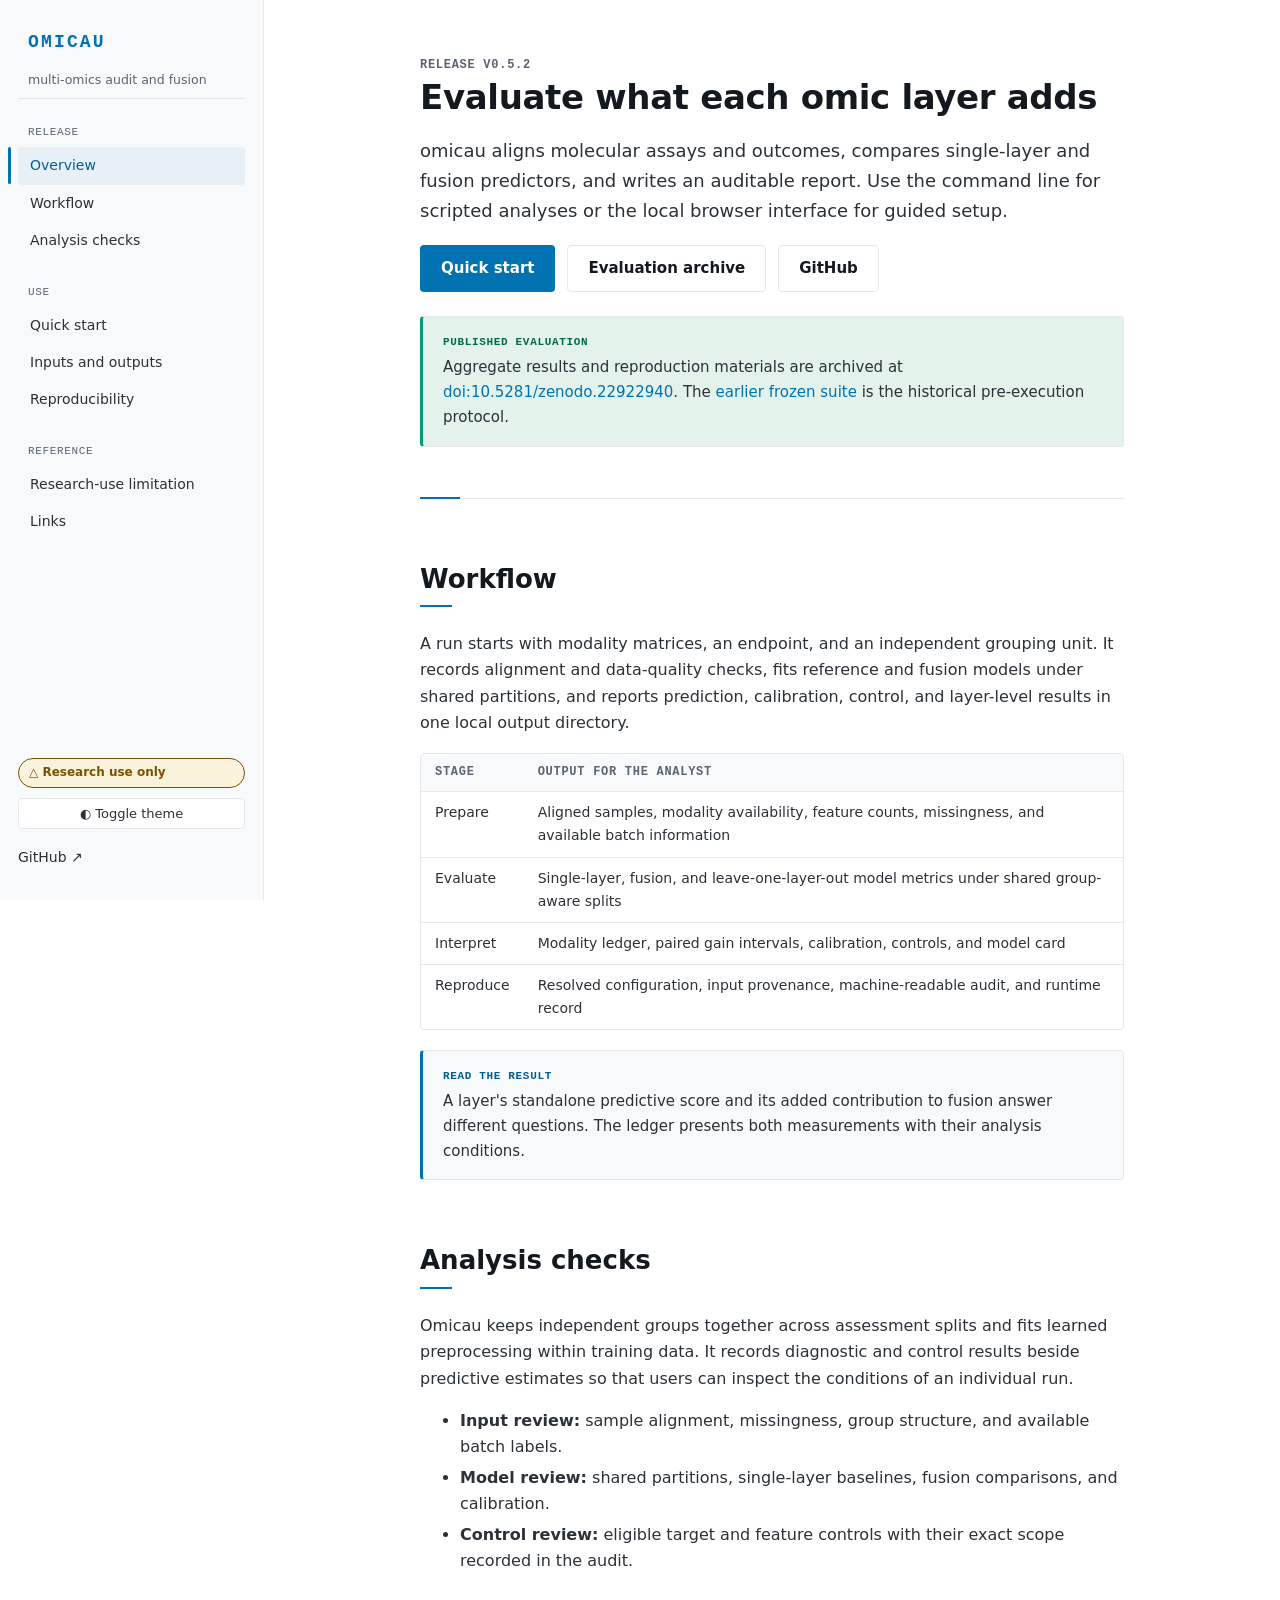
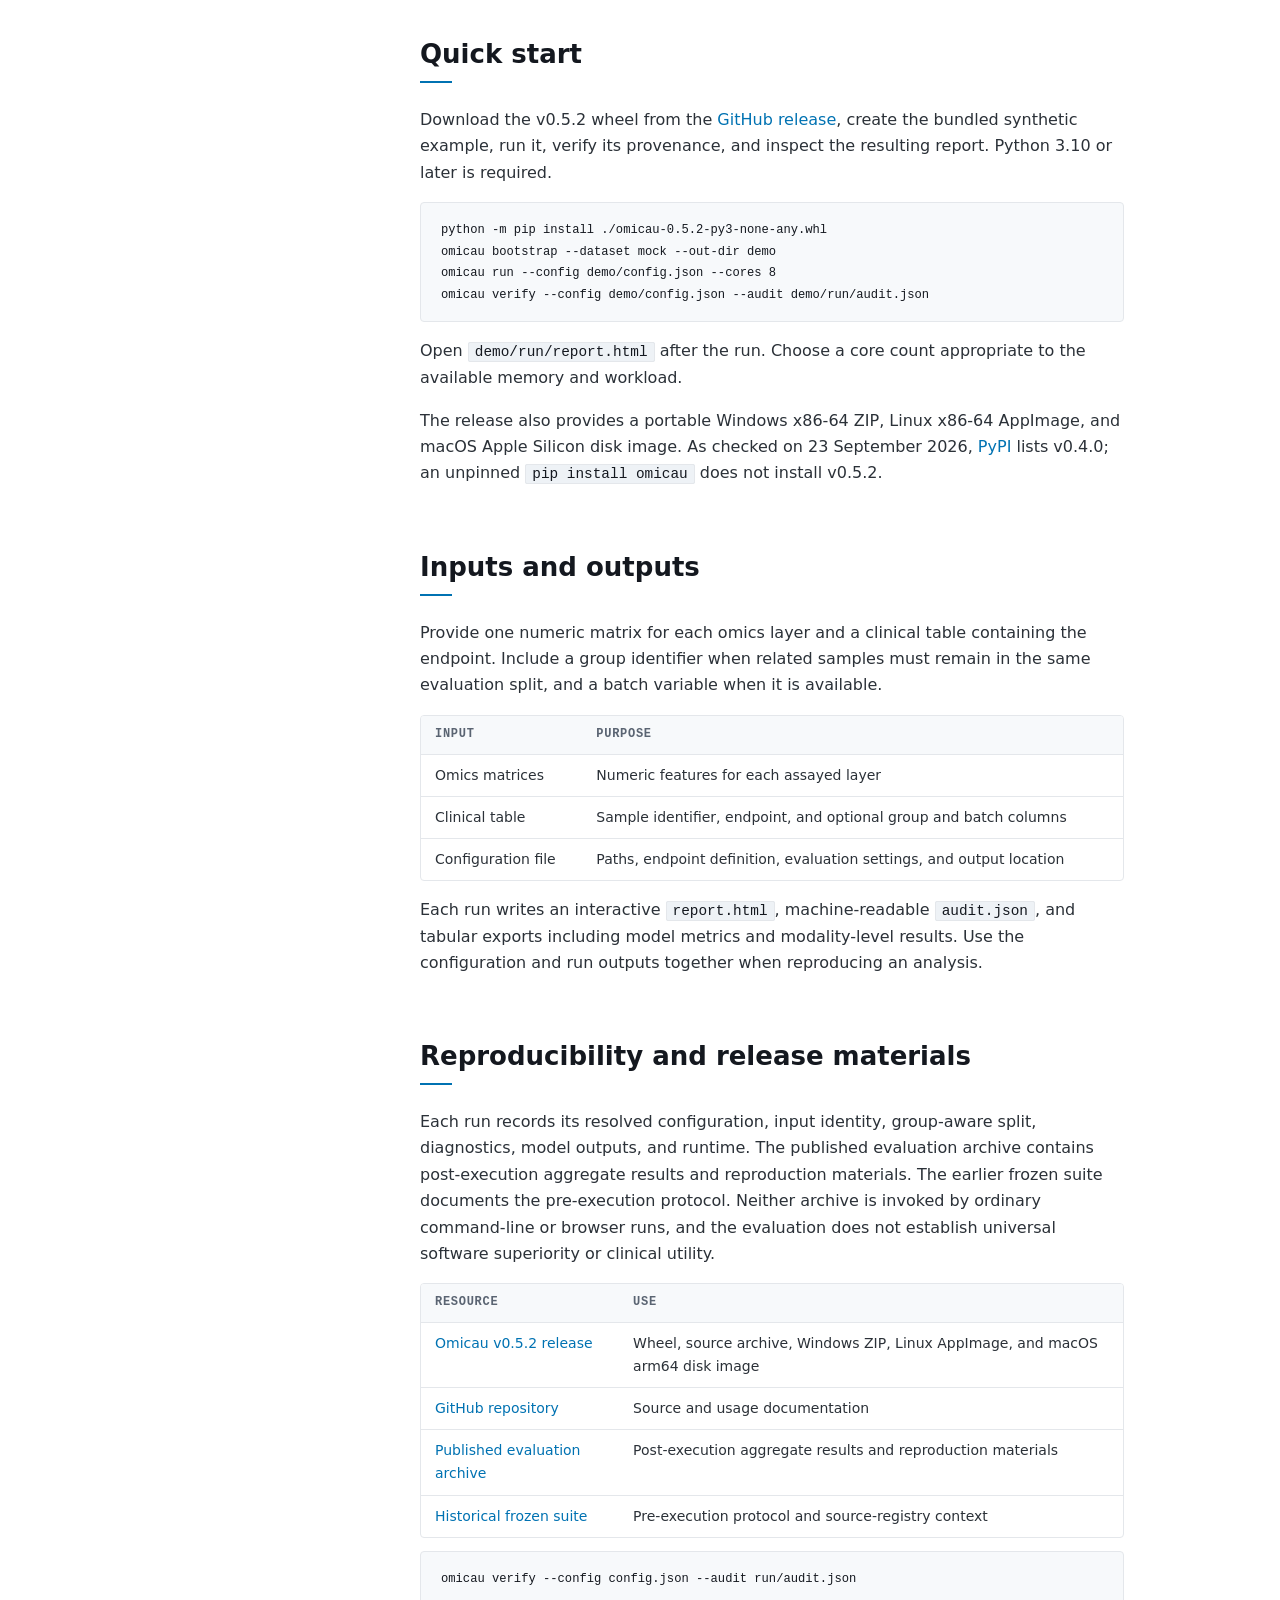
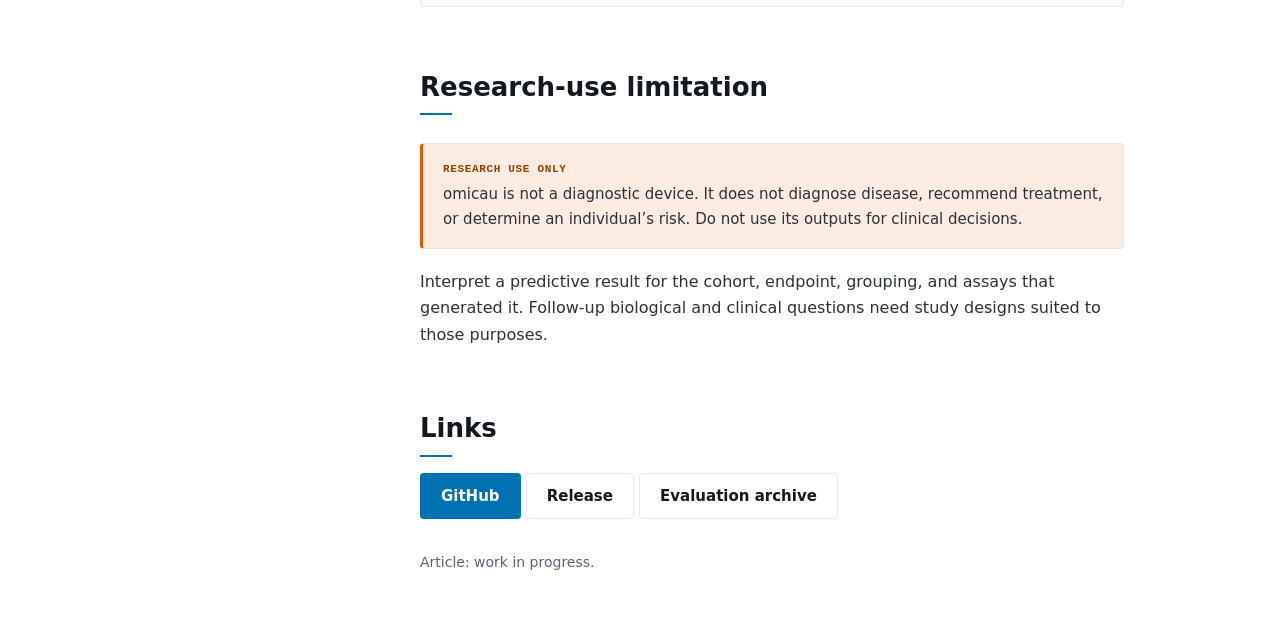
==== docs/index.html @ 4a76ee3c "docs: link directly to published evaluation record" ====
<!doctype html>
<html lang="en">
<head>
<meta charset="utf-8">
<meta name="viewport" content="width=device-width, initial-scale=1">
<title>omicau v0.5.2 — multi-omics audit and fusion evaluation</title>
<meta name="description" content="omicau v0.5.2 aligns multi-omics data, compares predictive models, and reports each molecular layer's contribution through a local command-line and browser workflow.">
<link rel="stylesheet" href="assets/fonts.css">
<link rel="stylesheet" href="assets/site.css">
<script>
document.documentElement.classList.add('js');
(function(){let t;try{t=localStorage.getItem('omicau-docs-theme')}catch(e){}
if(!t)t=matchMedia('(prefers-color-scheme: dark)').matches?'dark':'light';
document.documentElement.setAttribute('data-theme',t);})();
</script>
</head>
<body>
<a class="skip-link" href="#main-content">Skip to main content</a>
<div class="mobile-top">
  <button class="menu" aria-label="Open navigation" aria-controls="sidebar" aria-expanded="false" onclick="toggleMenu(this)">☰</button>
  <span class="brand" style="color:var(--accent);font-family:var(--mono);font-weight:700;letter-spacing:.1em">omicau</span>
</div>
<div class="layout">
<nav class="sidebar" id="sidebar" aria-label="Page sections">
  <span class="nav-marker" aria-hidden="true"></span>
  <div class="brand">omicau</div>
  <div class="tagline">multi-omics audit and fusion</div>
  <div class="nav-group">
    <div class="h">Release</div>
    <a class="nav" href="#overview">Overview</a>
    <a class="nav" href="#evidence">Workflow</a>
    <a class="nav" href="#safeguards">Analysis checks</a>
  </div>
  <div class="nav-group">
    <div class="h">Use</div>
    <a class="nav" href="#quickstart">Quick start</a>
    <a class="nav" href="#inputs">Inputs and outputs</a>
    <a class="nav" href="#reproducibility">Reproducibility</a>
  </div>
  <div class="nav-group">
    <div class="h">Reference</div>
    <a class="nav" href="#limitations">Research-use limitation</a>
    <a class="nav" href="#links">Links</a>
  </div>
  <div class="side-foot">
    <span class="ruo-chip">△ Research use only</span>
    <button class="theme-btn" id="themeBtn" onclick="toggleTheme()">◐ Toggle theme</button>
    <a class="nav" href="https://github.com/tunabirgun/omicau" style="padding-left:0">GitHub ↗</a>
  </div>
</nav>

<main class="content" id="main-content">
<section id="overview" class="hero">
  <div class="eyebrow">Release v0.5.2</div>
  <h1>Evaluate what each omic layer adds</h1>
  <p class="lead">omicau aligns molecular assays and outcomes, compares single-layer and fusion predictors, and writes an auditable report. Use the command line for scripted analyses or the local browser interface for guided setup.</p>
  <div class="btns">
    <a class="btn btn-primary" href="#quickstart">Quick start</a>
    <a class="btn btn-ghost" href="https://zenodo.org/records/22922940">Evaluation archive</a>
    <a class="btn btn-ghost" href="https://github.com/tunabirgun/omicau">GitHub</a>
  </div>
  <div class="callout repro" style="margin-top:24px">
    <span class="lbl">Published evaluation</span>
    Aggregate results and reproduction materials are archived at <a href="https://zenodo.org/records/22922940">doi:10.5281/zenodo.22922940</a>. The <a href="https://doi.org/10.5281/zenodo.22304152">earlier frozen suite</a> is the historical pre-execution protocol.
  </div>
</section>

<section id="evidence" class="reveal">
  <h2>Workflow</h2>
  <p>A run starts with modality matrices, an endpoint, and an independent grouping unit. It records alignment and data-quality checks, fits reference and fusion models under shared partitions, and reports prediction, calibration, control, and layer-level results in one local output directory.</p>
  <div class="tablewrap"><table>
    <thead><tr><th>Stage</th><th>Output for the analyst</th></tr></thead>
    <tbody>
      <tr><td>Prepare</td><td>Aligned samples, modality availability, feature counts, missingness, and available batch information</td></tr>
      <tr><td>Evaluate</td><td>Single-layer, fusion, and leave-one-layer-out model metrics under shared group-aware splits</td></tr>
      <tr><td>Interpret</td><td>Modality ledger, paired gain intervals, calibration, controls, and model card</td></tr>
      <tr><td>Reproduce</td><td>Resolved configuration, input provenance, machine-readable audit, and runtime record</td></tr>
    </tbody>
  </table></div>
  <div class="callout plain">
    <span class="lbl">Read the result</span>
    A layer's standalone predictive score and its added contribution to fusion answer different questions. The ledger presents both measurements with their analysis conditions.
  </div>
</section>

<section id="safeguards" class="reveal">
  <h2>Analysis checks</h2>
  <p>Omicau keeps independent groups together across assessment splits and fits learned preprocessing within training data. It records diagnostic and control results beside predictive estimates so that users can inspect the conditions of an individual run.</p>
  <ul>
    <li><strong>Input review:</strong> sample alignment, missingness, group structure, and available batch labels.</li>
    <li><strong>Model review:</strong> shared partitions, single-layer baselines, fusion comparisons, and calibration.</li>
    <li><strong>Control review:</strong> eligible target and feature controls with their exact scope recorded in the audit.</li>
  </ul>
</section>

<section id="quickstart" class="reveal">
  <h2>Quick start</h2>
  <p>Download the v0.5.2 wheel from the <a href="https://github.com/tunabirgun/omicau/releases/tag/v0.5.2">GitHub release</a>, create the bundled synthetic example, run it, verify its provenance, and inspect the resulting report. Python 3.10 or later is required.</p>
  <pre><code>python -m pip install ./omicau-0.5.2-py3-none-any.whl
omicau bootstrap --dataset mock --out-dir demo
omicau run --config demo/config.json --cores 8
omicau verify --config demo/config.json --audit demo/run/audit.json</code></pre>
  <p>Open <code>demo/run/report.html</code> after the run. Choose a core count appropriate to the available memory and workload.</p>
  <p>The release also provides a portable Windows x86-64 ZIP, Linux x86-64 AppImage, and macOS Apple Silicon disk image. As checked on 23 September 2026, <a href="https://pypi.org/project/omicau/">PyPI</a> lists v0.4.0; an unpinned <code>pip install omicau</code> does not install v0.5.2.</p>
</section>

<section id="inputs" class="reveal">
  <h2>Inputs and outputs</h2>
  <p>Provide one numeric matrix for each omics layer and a clinical table containing the endpoint. Include a group identifier when related samples must remain in the same evaluation split, and a batch variable when it is available.</p>
  <div class="tablewrap"><table>
    <thead><tr><th>Input</th><th>Purpose</th></tr></thead>
    <tbody>
      <tr><td>Omics matrices</td><td>Numeric features for each assayed layer</td></tr>
      <tr><td>Clinical table</td><td>Sample identifier, endpoint, and optional group and batch columns</td></tr>
      <tr><td>Configuration file</td><td>Paths, endpoint definition, evaluation settings, and output location</td></tr>
    </tbody>
  </table></div>
  <p>Each run writes an interactive <code>report.html</code>, machine-readable <code>audit.json</code>, and tabular exports including model metrics and modality-level results. Use the configuration and run outputs together when reproducing an analysis.</p>
</section>

<section id="reproducibility" class="reveal">
  <h2>Reproducibility and release materials</h2>
  <p>Each run records its resolved configuration, input identity, group-aware split, diagnostics, model outputs, and runtime. The published evaluation archive contains post-execution aggregate results and reproduction materials. The earlier frozen suite documents the pre-execution protocol. Neither archive is invoked by ordinary command-line or browser runs, and the evaluation does not establish universal software superiority or clinical utility.</p>
  <div class="tablewrap"><table>
    <thead><tr><th>Resource</th><th>Use</th></tr></thead>
    <tbody>
      <tr><td><a href="https://github.com/tunabirgun/omicau/releases/tag/v0.5.2">Omicau v0.5.2 release</a></td><td>Wheel, source archive, Windows ZIP, Linux AppImage, and macOS arm64 disk image</td></tr>
      <tr><td><a href="https://github.com/tunabirgun/omicau">GitHub repository</a></td><td>Source and usage documentation</td></tr>
      <tr><td><a href="https://zenodo.org/records/22922940">Published evaluation archive</a></td><td>Post-execution aggregate results and reproduction materials</td></tr>
      <tr><td><a href="https://doi.org/10.5281/zenodo.22304152">Historical frozen suite</a></td><td>Pre-execution protocol and source-registry context</td></tr>
    </tbody>
  </table></div>
  <pre><code>omicau verify --config config.json --audit run/audit.json</code></pre>
</section>

<section id="limitations" class="reveal">
  <h2>Research-use limitation</h2>
  <div class="callout warn">
    <span class="lbl">Research use only</span>
    omicau is not a diagnostic device. It does not diagnose disease, recommend treatment, or determine an individual’s risk. Do not use its outputs for clinical decisions.
  </div>
  <p>Interpret a predictive result for the cohort, endpoint, grouping, and assays that generated it. Follow-up biological and clinical questions need study designs suited to those purposes.</p>
</section>

<section id="links" class="reveal">
  <h2>Links</h2>
  <div class="btns">
    <a class="btn btn-primary" href="https://github.com/tunabirgun/omicau">GitHub</a>
    <a class="btn btn-ghost" href="https://github.com/tunabirgun/omicau/releases/tag/v0.5.2">Release</a>
    <a class="btn btn-ghost" href="https://zenodo.org/records/22922940">Evaluation archive</a>
  </div>
  <p style="color:var(--ink-500);font-size:14px;margin-top:32px">Article: work in progress.</p>
</section>
</main>
</div>

<script>
function toggleMenu(button){
  const sidebar=document.querySelector('.sidebar'), open=sidebar.classList.toggle('open');
  button.setAttribute('aria-expanded',String(open));
}
function closeMenu(){
  document.querySelector('.sidebar').classList.remove('open');
  const button=document.querySelector('.menu');if(button)button.setAttribute('aria-expanded','false');
}
function toggleTheme(){
  const el=document.documentElement, next=el.getAttribute('data-theme')==='dark'?'light':'dark';
  el.setAttribute('data-theme',next);try{localStorage.setItem('omicau-docs-theme',next)}catch(e){}
}
const links=[...document.querySelectorAll('.sidebar a.nav[href^="#"]')];
const map=Object.fromEntries(links.map(a=>[a.getAttribute('href').slice(1),a]));
const marker=document.querySelector('.nav-marker');
let current=null, markerReady=false;
function moveMarker(a){
  if(!marker||!a)return;
  marker.style.transform='translateY('+a.offsetTop+'px)';
  marker.style.height=a.offsetHeight+'px';
  if(!markerReady){markerReady=true;requestAnimationFrame(()=>marker.classList.add('ready'));}
}
const obs=new IntersectionObserver(entries=>entries.forEach(entry=>{
  if(!entry.isIntersecting)return;
  const active=map[entry.target.id];if(!active)return;
  links.forEach(link=>link.classList.remove('active'));
  active.classList.add('active');current=active;moveMarker(active);
}),{rootMargin:'-10% 0px -80% 0px'});
document.querySelectorAll('main section[id]').forEach(section=>obs.observe(section));
let resizeTimer;addEventListener('resize',()=>{clearTimeout(resizeTimer);resizeTimer=setTimeout(()=>moveMarker(current),120)});
const reveal=new IntersectionObserver(entries=>entries.forEach(entry=>{
  if(entry.isIntersecting){entry.target.classList.add('in');reveal.unobserve(entry.target);}
}),{threshold:.01,rootMargin:'0px 0px -12% 0px'});
document.querySelectorAll('main section.reveal').forEach(section=>reveal.observe(section));
links.forEach(link=>link.addEventListener('click',()=>{
  closeMenu();
}));
document.addEventListener('keydown',event=>{
  if(event.key==='Escape'&&document.querySelector('.sidebar').classList.contains('open')){
    closeMenu();document.querySelector('.menu').focus();
  }
});
</script>
</body>
</html>
---- docs/assets/fonts.css ----
@font-face {
  font-family: 'IBM Plex Mono';
  font-style: normal;
  font-weight: 400;
  font-display: swap;
  src: url([data-uri]) format('woff2') format('woff2');
  unicode-range: U+0000-00FF, U+0131, U+0152-0153, U+02BB-02BC, U+02C6, U+02DA, U+02DC, U+0304, U+0308, U+0329, U+2000-206F, U+20AC, U+2122, U+2191, U+2193, U+2212, U+2215, U+FEFF, U+FFFD;
}
@font-face {
  font-family: 'IBM Plex Mono';
  font-style: normal;
  font-weight: 500;
  font-display: swap;
  src: url([data-uri]) format('woff2') format('woff2');
  unicode-range: U+0000-00FF, U+0131, U+0152-0153, U+02BB-02BC, U+02C6, U+02DA, U+02DC, U+0304, U+0308, U+0329, U+2000-206F, U+20AC, U+2122, U+2191, U+2193, U+2212, U+2215, U+FEFF, U+FFFD;
}
@font-face {
  font-family: 'IBM Plex Mono';
  font-style: normal;
  font-weight: 700;
  font-display: swap;
  src: url([data-uri]) format('woff2') format('woff2');
  unicode-range: U+0000-00FF, U+0131, U+0152-0153, U+02BB-02BC, U+02C6, U+02DA, U+02DC, U+0304, U+0308, U+0329, U+2000-206F, U+20AC, U+2122, U+2191, U+2193, U+2212, U+2215, U+FEFF, U+FFFD;
}
@font-face {
  font-family: 'IBM Plex Sans';
  font-style: italic;
  font-weight: 400;
  font-stretch: 100%;
  font-display: swap;
  src: url([data-uri]) format('woff2') format('woff2');
  unicode-range: U+0000-00FF, U+0131, U+0152-0153, U+02BB-02BC, U+02C6, U+02DA, U+02DC, U+0304, U+0308, U+0329, U+2000-206F, U+20AC, U+2122, U+2191, U+2193, U+2212, U+2215, U+FEFF, U+FFFD;
}
@font-face {
  font-family: 'IBM Plex Sans';
  font-style: normal;
  font-weight: 400;
  font-stretch: 100%;
  font-display: swap;
  src: url([data-uri]) format('woff2') format('woff2');
  unicode-range: U+0000-00FF, U+0131, U+0152-0153, U+02BB-02BC, U+02C6, U+02DA, U+02DC, U+0304, U+0308, U+0329, U+2000-206F, U+20AC, U+2122, U+2191, U+2193, U+2212, U+2215, U+FEFF, U+FFFD;
}
@font-face {
  font-family: 'IBM Plex Sans';
  font-style: normal;
  font-weight: 500;
  font-stretch: 100%;
  font-display: swap;
  src: url([data-uri]) format('woff2') format('woff2');
  unicode-range: U+0000-00FF, U+0131, U+0152-0153, U+02BB-02BC, U+02C6, U+02DA, U+02DC, U+0304, U+0308, U+0329, U+2000-206F, U+20AC, U+2122, U+2191, U+2193, U+2212, U+2215, U+FEFF, U+FFFD;
}
@font-face {
  font-family: 'IBM Plex Sans';
  font-style: normal;
  font-weight: 600;
  font-stretch: 100%;
  font-display: swap;
  src: url([data-uri]) format('woff2') format('woff2');
  unicode-range: U+0000-00FF, U+0131, U+0152-0153, U+02BB-02BC, U+02C6, U+02DA, U+02DC, U+0304, U+0308, U+0329, U+2000-206F, U+20AC, U+2122, U+2191, U+2193, U+2212, U+2215, U+FEFF, U+FFFD;
}
@font-face {
  font-family: 'IBM Plex Sans';
  font-style: normal;
  font-weight: 700;
  font-stretch: 100%;
  font-display: swap;
  src: url([data-uri]) format('woff2') format('woff2');
  unicode-range: U+0000-00FF, U+0131, U+0152-0153, U+02BB-02BC, U+02C6, U+02DA, U+02DC, U+0304, U+0308, U+0329, U+2000-206F, U+20AC, U+2122, U+2191, U+2193, U+2212, U+2215, U+FEFF, U+FFFD;
}
---- docs/assets/site.css ----
/* omicau docs — clinical/bioinformatician design system (fonts embedded above). */
:root{
  --ink-900:#14181F; --ink-700:#2B3138; --ink-500:#5A6472; --ink-300:#8A94A3;
  --line:#E4E7EB; --surface:#FFFFFF; --surface-alt:#F7F9FB; --sunken:#EEF2F6;
  --accent:#0072B2; --accent-ink:#005E93; --accent-tint:#E7F0F7;
  --pass:#009E73; --pass-ink:#006B50; --pass-tint:#E3F3EC;
  --warn:#D55E00; --warn-ink:#934100; --warn-tint:#FBEBE0;
  --caution:#E69F00; --caution-ink:#775300; --caution-tint:#FBF2DB;
  --sans:'IBM Plex Sans',-apple-system,system-ui,sans-serif;
  --mono:'IBM Plex Mono','SF Mono',ui-monospace,monospace;
  --measure:44rem; --radius:4px;
}
[data-theme="dark"]{
  --ink-900:#E6EAF0; --ink-700:#C2C9D4; --ink-500:#8A94A3; --ink-300:#6B7482;
  --line:#2A313B; --surface:#0E1116; --surface-alt:#161B22; --sunken:#1B222C;
  --accent:#4BA3DE; --accent-ink:#7Fc0eb; --accent-tint:#16324a;
  --pass-ink:#65D5AE; --pass-tint:#123027; --warn-ink:#FF9B63; --warn-tint:#33190c;
  --caution-ink:#F1C453; --caution-tint:#2e2410;
}
*{box-sizing:border-box}
html{scroll-behavior:smooth}
body{margin:0;background:var(--surface);color:var(--ink-700);font-family:var(--sans);
  font-size:16px;line-height:1.65;-webkit-font-smoothing:antialiased;}
a{color:var(--accent);text-decoration:none}
a:hover{text-decoration:underline}
.skip-link{position:fixed;left:12px;top:12px;z-index:200;transform:translateY(-180%);
  background:var(--surface);color:var(--ink-900);border:2px solid var(--accent);padding:8px 12px}
.skip-link:focus{transform:none}
code,kbd,.mono{font-family:var(--mono);font-size:.9em}
:not(pre)>code{background:var(--sunken);padding:1px 6px;border-radius:2px;color:var(--ink-900);
  border:1px solid var(--line)}

/* ---- layout ---- */
.layout{display:grid;grid-template-columns:264px minmax(0,1fr);min-height:100vh}
.sidebar{position:sticky;top:0;height:100vh;overflow-y:auto;border-right:1px solid var(--line);
  background:var(--surface-alt);padding:24px 18px;display:flex;flex-direction:column;gap:8px}
.sidebar .brand{font-family:var(--mono);font-weight:700;font-size:18px;letter-spacing:.12em;
  text-transform:uppercase;color:var(--accent);padding:4px 10px}
.sidebar .tagline{font-size:12.5px;color:var(--ink-500);padding:0 10px 8px;border-bottom:1px solid var(--line)}
.nav-group{margin-top:16px}
.nav-group .h{font-family:var(--mono);font-size:11px;letter-spacing:.1em;text-transform:uppercase;
  color:var(--ink-500);padding:0 10px;margin-bottom:6px}
.sidebar a.nav{display:block;padding:7px 12px;border-radius:var(--radius);font-size:14px;
  font-weight:500;color:var(--ink-700)}
.sidebar a.nav:hover{background:var(--sunken);text-decoration:none}
.sidebar a.nav.active{background:var(--accent-tint);color:var(--accent-ink)}
.side-foot{margin-top:auto;padding-top:16px;display:flex;flex-direction:column;gap:10px}
.ruo-chip{display:inline-flex;align-items:center;gap:6px;font-size:12px;color:var(--caution-ink);
  background:var(--caution-tint);border:1px solid var(--caution-ink);border-radius:999px;padding:4px 10px;font-weight:600}
.theme-btn{font-family:var(--sans);font-size:13px;border:1px solid var(--line);background:var(--surface);
  color:var(--ink-700);border-radius:var(--radius);padding:7px 12px;cursor:pointer}
.theme-btn:hover{background:var(--sunken)}

.content{padding:56px 64px;max-width:calc(var(--measure) + 128px);min-width:0}
.content section{scroll-margin-top:24px}

/* ---- typography ---- */
h1,h2,h3{color:var(--ink-900);font-weight:600;line-height:1.25}
h1{font-size:34px;letter-spacing:-.01em;margin:0 0 8px}
h2{font-size:26px;margin:64px 0 8px;padding-bottom:8px}
h2::after{content:"";display:block;width:32px;height:2px;background:var(--accent);margin-top:10px}
h3{font-size:20px;margin:40px 0 8px}
p{max-width:var(--measure)}
.eyebrow{font-family:var(--mono);font-size:12px;font-weight:600;letter-spacing:.06em;
  text-transform:uppercase;color:var(--ink-500)}
.lead{font-size:18px;color:var(--ink-700);max-width:var(--measure)}
ul,ol{max-width:var(--measure)}
li{margin:4px 0}

/* ---- hero ---- */
.hero{position:relative;padding-bottom:32px;margin-bottom:8px}
/* document-scale rule: a short accent segment butted against a hairline to the measure edge */
.hero::after{content:"";position:absolute;left:0;bottom:0;height:1px;width:100%;
  max-width:var(--measure);background:var(--line)}
.hero::before{content:"";position:absolute;left:0;bottom:0;height:2px;width:40px;
  background:var(--accent);z-index:1}
.hero .btns{display:flex;gap:12px;margin-top:20px;flex-wrap:wrap}
.btn{font-family:var(--sans);font-weight:600;font-size:15px;border-radius:var(--radius);
  padding:10px 20px;border:1px solid transparent;cursor:pointer;display:inline-block}
.btn-primary{background:var(--accent);color:#fff}.btn-primary:hover{background:var(--accent-ink);text-decoration:none}
.btn-ghost{background:var(--surface);color:var(--ink-900);border-color:var(--line)}
.btn-ghost:hover{background:var(--sunken);text-decoration:none}

/* ---- callouts ---- */
.callout{border:1px solid var(--line);border-left-width:3px;border-radius:var(--radius);
  padding:16px 20px;margin:20px 0;max-width:var(--measure);font-size:15px}
.callout .lbl{font-family:var(--mono);font-size:11px;font-weight:600;letter-spacing:.06em;
  text-transform:uppercase;display:block;margin-bottom:4px}
.callout.plain{background:var(--surface-alt);border-left-color:var(--accent)}
.callout.plain .lbl{color:var(--accent-ink)}
.callout.warn{border-left-color:var(--warn);background:var(--warn-tint)}
.callout.warn .lbl{color:var(--warn-ink)}
.callout.repro{border-left-color:var(--pass);background:var(--pass-tint)}
.callout.repro .lbl{color:var(--pass-ink)}

/* ---- code ---- */
pre{background:var(--surface-alt);border:1px solid var(--line);border-radius:var(--radius);
  padding:16px 20px;overflow-x:auto;max-width:var(--measure);font-size:13.5px;line-height:1.6}
pre code{font-family:var(--mono);color:var(--ink-900);background:none;border:none;padding:0}

/* ---- tables ---- */
.tablewrap{overflow-x:auto;max-width:var(--measure);border:1px solid var(--line);border-radius:var(--radius)}
table{border-collapse:collapse;width:100%;font-size:14px}
th,td{padding:9px 14px;border-bottom:1px solid var(--line);text-align:left;vertical-align:top}
th{font-family:var(--mono);font-size:12px;text-transform:uppercase;letter-spacing:.04em;
  color:var(--ink-500);background:var(--surface-alt)}
tr:last-child td{border-bottom:none}

/* ---- status pills ---- */
.pill{display:inline-flex;align-items:center;gap:6px;font-size:12.5px;font-weight:600;
  border-radius:999px;padding:3px 10px;font-family:var(--mono)}
.pill.pass{background:var(--pass-tint);color:var(--pass-ink)}
.pill.warn{background:var(--warn-tint);color:var(--warn-ink)}
.pill.caution{background:var(--caution-tint);color:var(--caution-ink)}

/* ---- figures + lightbox ---- */
figure{margin:24px 0;max-width:var(--measure)}
figure img{width:100%;border:1px solid var(--line);border-radius:var(--radius);cursor:zoom-in;display:block}
figcaption{font-size:13px;color:var(--ink-500);margin-top:8px}
.lb{position:fixed;inset:0;background:rgba(10,14,20,.82);display:none;align-items:center;
  justify-content:center;z-index:100;padding:40px;cursor:zoom-out}
.lb.open{display:flex}
.lb img{max-width:96vw;max-height:92vh;border-radius:var(--radius);box-shadow:0 20px 60px rgba(0,0,0,.5)}

/* ---- misc ---- */
.grid2{display:grid;grid-template-columns:1fr 1fr;gap:16px;max-width:var(--measure)}
.card{border:1px solid var(--line);border-radius:var(--radius);padding:18px 20px;background:var(--surface)}
.card .k{font-family:var(--mono);font-size:12px;text-transform:uppercase;letter-spacing:.05em;color:var(--ink-500)}
.card .v{font-size:15px;color:var(--ink-700);margin-top:6px}
.mobile-top{display:none}

@media (max-width:900px){
  .layout{grid-template-columns:1fr}
  .sidebar{position:fixed;left:0;top:0;z-index:60;transform:translateX(-100%);visibility:hidden;transition:transform .2s;width:280px;
    box-shadow:0 10px 40px rgba(0,0,0,.2)}
  .sidebar.open{transform:none;visibility:visible}
  .content{padding:24px 20px}
  .mobile-top{display:flex;align-items:center;gap:12px;position:sticky;top:0;z-index:40;
    background:var(--surface);border-bottom:1px solid var(--line);padding:10px 16px}
  .mobile-top .menu{font-size:22px;background:none;border:none;cursor:pointer;color:var(--ink-900)}
  .grid2{grid-template-columns:1fr}
  h2{margin-top:40px}
}

/* ====================================================================
   Renewal layer — Swiss-quiet motion & polish. Locked palette/fonts/copy.
   Motion serves reading: translateY only, fires once, fully gated.
   ==================================================================== */

/* 1. Ultrawide centering + typographic precision + long-token guard.
   The 44rem measure never widens; extra track becomes symmetric whitespace.
   Gate margin-inline:auto to wide viewports only — on a grid item it interacts
   with max-width to force a min-content floor and overflows any track narrower
   than the cap (mobile + the tight 901 two-column). Centre only where there is
   genuine excess room (content track > capped measure ≈ 264+832px). */
@media (min-width:1200px){ .content{margin-inline:auto} }
h1,h2{text-wrap:balance;overflow-wrap:anywhere}
p,.lead{text-wrap:pretty}
.tablewrap td,.tablewrap th{font-variant-numeric:tabular-nums} /* align benchmark digits */
.nav-group .h,th{letter-spacing:.06em}                          /* one mono-label tracking */

/* 2. Section reveal — double-gated so JS-off OR reduced-motion => full static page.
   Hidden state exists only under html.js AND prefers-reduced-motion:no-preference. */
@media (prefers-reduced-motion:no-preference){
  html.js .reveal{opacity:0;transform:translateY(6px)}
}
html.js .reveal.in{opacity:1;transform:none;
  transition:opacity .38s ease, transform .38s ease}

/* 3. True sliding nav indicator — one absolutely-positioned bar inside the
   already-sticky sidebar (its position:sticky is the containing block; do NOT
   add position:relative). Geometry is driven from the active link in JS. */
.nav-marker{position:absolute;left:8px;top:0;width:3px;height:0;background:var(--accent);
  transform:translateY(0);border-radius:3px;pointer-events:none;z-index:1}
.nav-marker.ready{transition:transform .26s cubic-bezier(.4,0,.2,1),
                            height .26s cubic-bezier(.4,0,.2,1)}

/* 4. Scoped, honest theme crossfade — explicit props only (never 'all', which
   would drag the reveal transforms), gated so it can't fire on first paint. */
@media (prefers-reduced-motion:no-preference){
  body,.sidebar,.callout,pre,.tablewrap,th,.theme-btn,.ruo-chip,.eyebrow{
    transition:background-color .22s ease, color .22s ease, border-color .22s ease}
  .btn,.card,figure img,.sidebar a.nav{
    transition:background-color .22s ease, color .22s ease, border-color .22s ease,
               transform .14s ease}
}

/* 5. Shadow-free micro-interactions — depth from hairline shifts + ≤1px lift. */
.card:hover,.btn-ghost:hover,.btn-primary:hover{transform:translateY(-1px)}
.card:hover,.btn-ghost:hover{border-color:var(--ink-300)}
figure img:hover{border-color:var(--ink-300)}

/* 6. Keyboard focus — the base sheet had none; match pointer state. */
:focus-visible{outline:2px solid var(--accent);outline-offset:2px;border-radius:2px}
a:focus-visible,.sidebar a.nav:focus-visible{outline-offset:3px}

/* 7. Nuclear reduced-motion reset — also neutralises html{scroll-behavior:smooth}
   and the nav-marker interpolation (position is information; only motion is cut). */
@media (prefers-reduced-motion:reduce){
  *,*::before,*::after{transition:none!important;animation:none!important;
    scroll-behavior:auto!important}
}

/* 8. Omicau scrollbars — thin, themed, subtle; replaces the default OS bar
   on the page, the sidebar rail, code blocks, and wide tables. */
*{scrollbar-width:thin;scrollbar-color:var(--ink-300) transparent}
::-webkit-scrollbar{width:10px;height:10px}
::-webkit-scrollbar-track{background:transparent}
::-webkit-scrollbar-thumb{background:var(--ink-300);border-radius:10px;
  border:2px solid transparent;background-clip:content-box}
::-webkit-scrollbar-thumb:hover{background:var(--accent)}
::-webkit-scrollbar-corner{background:transparent}
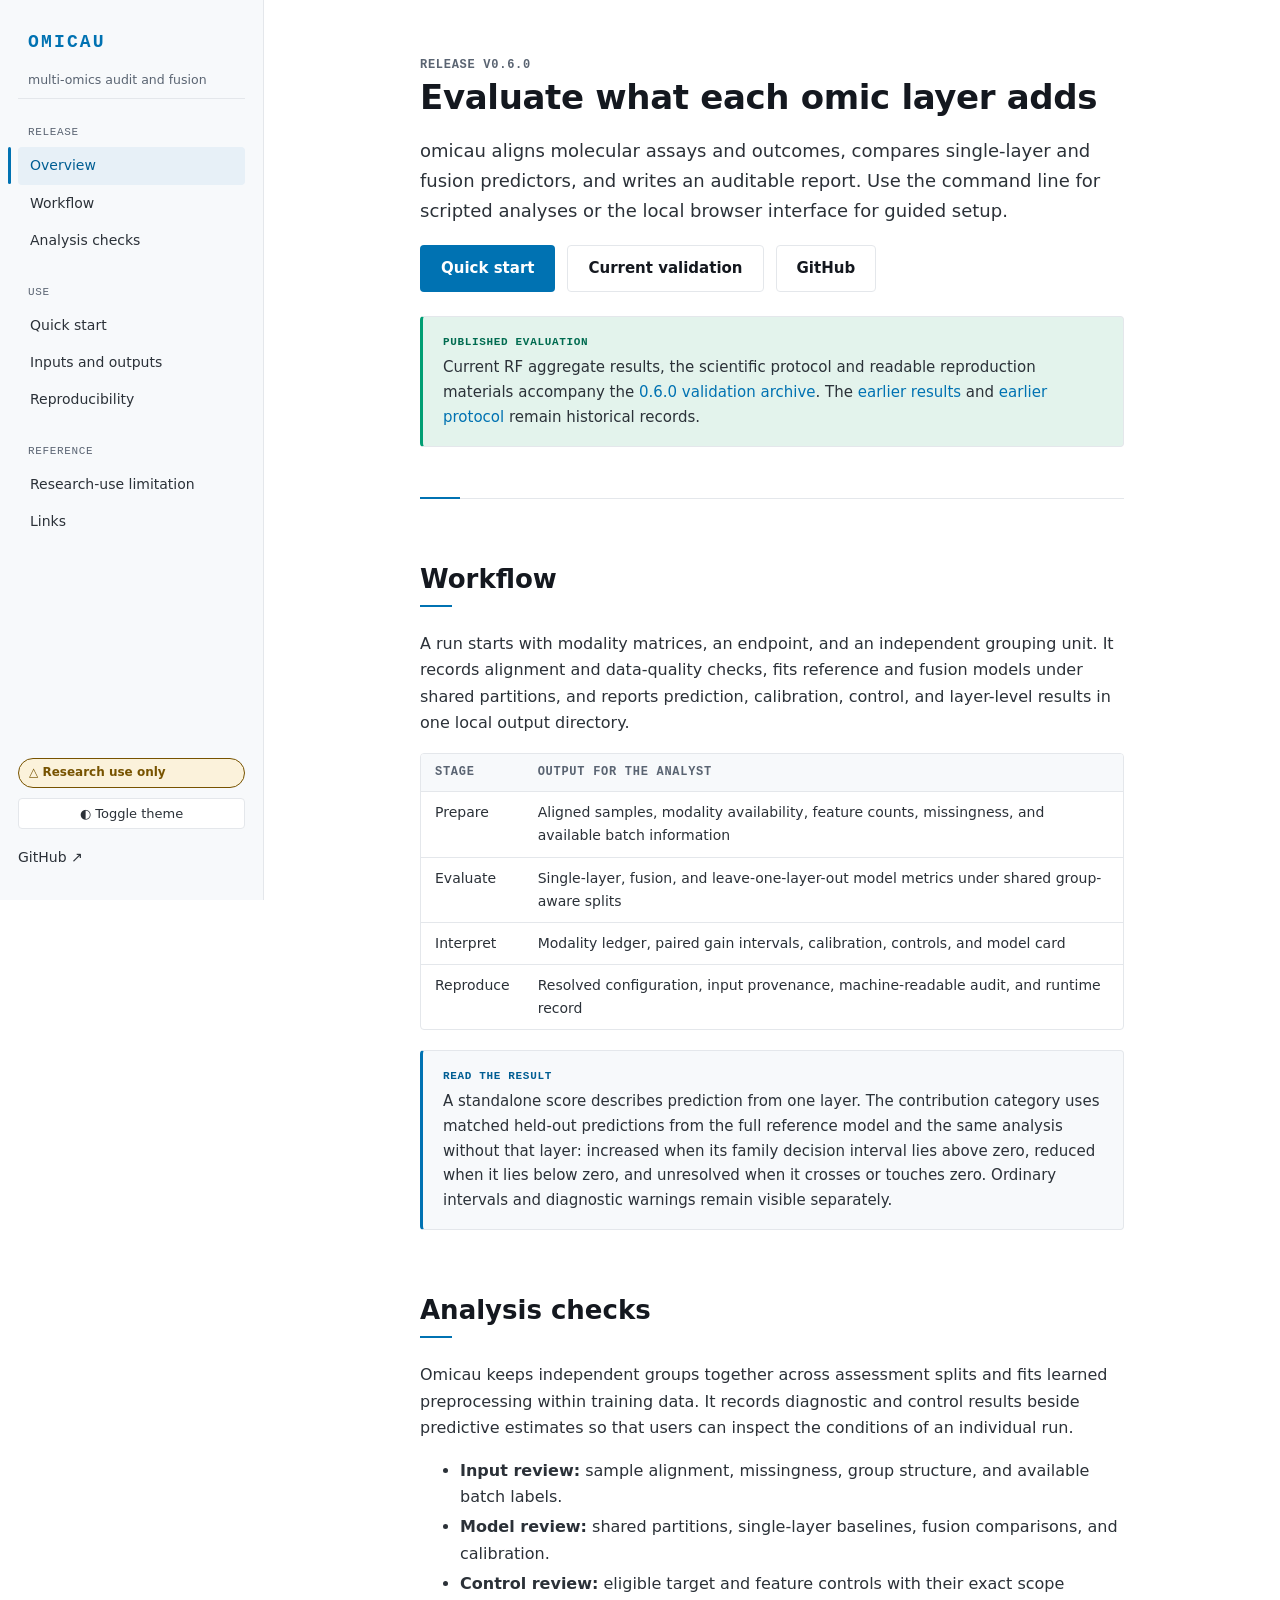
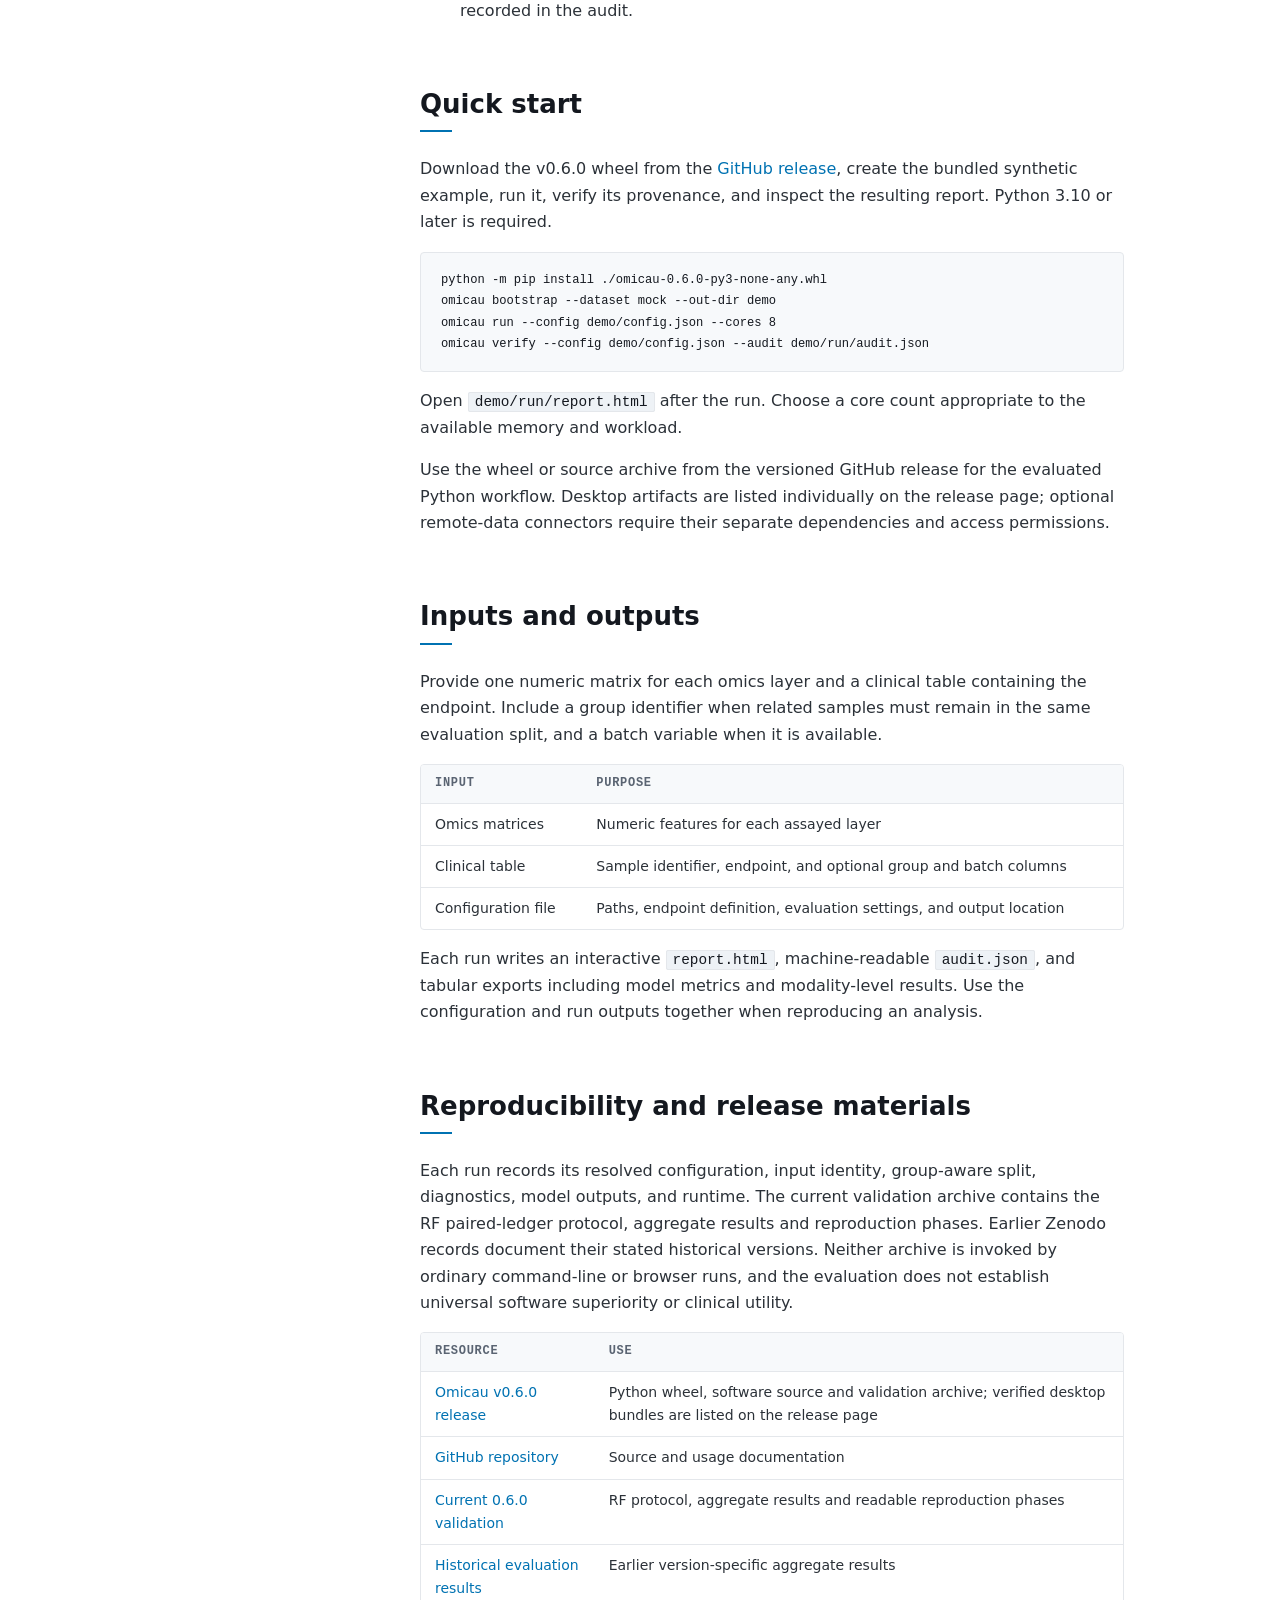
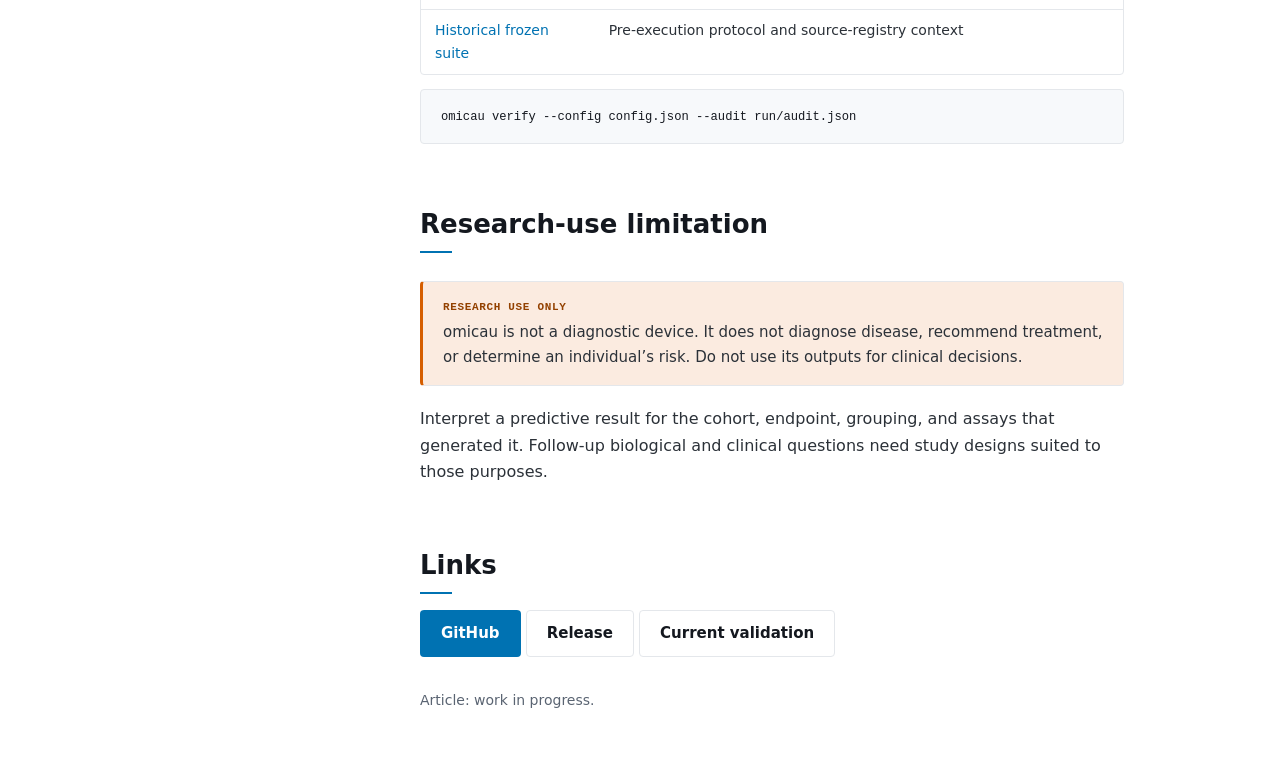
==== commit a54eba8d: "Add paired layer assessments and validated 0.6.0 workflow" ====
--- a/docs/index.html
+++ b/docs/index.html
@@ -3,8 +3,8 @@
 <head>
 <meta charset="utf-8">
 <meta name="viewport" content="width=device-width, initial-scale=1">
-<title>omicau v0.5.2 — multi-omics audit and fusion evaluation</title>
-<meta name="description" content="omicau v0.5.2 aligns multi-omics data, compares predictive models, and reports each molecular layer's contribution through a local command-line and browser workflow.">
+<title>omicau v0.6.0 — multi-omics audit and fusion evaluation</title>
+<meta name="description" content="omicau v0.6.0 aligns multi-omics data, compares predictive models, and reports each molecular layer's contribution through a local command-line and browser workflow.">
 <link rel="stylesheet" href="assets/fonts.css">
 <link rel="stylesheet" href="assets/site.css">
 <script>
@@ -51,17 +51,17 @@
 
 <main class="content" id="main-content">
 <section id="overview" class="hero">
-  <div class="eyebrow">Release v0.5.2</div>
+  <div class="eyebrow">Release v0.6.0</div>
   <h1>Evaluate what each omic layer adds</h1>
   <p class="lead">omicau aligns molecular assays and outcomes, compares single-layer and fusion predictors, and writes an auditable report. Use the command line for scripted analyses or the local browser interface for guided setup.</p>
   <div class="btns">
     <a class="btn btn-primary" href="#quickstart">Quick start</a>
-    <a class="btn btn-ghost" href="https://zenodo.org/records/22922940">Evaluation archive</a>
+    <a class="btn btn-ghost" href="https://github.com/tunabirgun/omicau/releases/download/v0.6.0/omicau-validation-0.6.0.zip">Current validation</a>
     <a class="btn btn-ghost" href="https://github.com/tunabirgun/omicau">GitHub</a>
   </div>
   <div class="callout repro" style="margin-top:24px">
     <span class="lbl">Published evaluation</span>
-    Aggregate results and reproduction materials are archived at <a href="https://zenodo.org/records/22922940">doi:10.5281/zenodo.22922940</a>. The <a href="https://doi.org/10.5281/zenodo.22304152">earlier frozen suite</a> is the historical pre-execution protocol.
+    Current RF aggregate results, the scientific protocol and readable reproduction materials accompany the <a href="https://github.com/tunabirgun/omicau/releases/download/v0.6.0/omicau-validation-0.6.0.zip">0.6.0 validation archive</a>. The <a href="https://zenodo.org/records/22922940">earlier results</a> and <a href="https://doi.org/10.5281/zenodo.22304152">earlier protocol</a> remain historical records.
   </div>
 </section>
 
@@ -79,7 +79,7 @@
   </table></div>
   <div class="callout plain">
     <span class="lbl">Read the result</span>
-    A layer's standalone predictive score and its added contribution to fusion answer different questions. The ledger presents both measurements with their analysis conditions.
+    A standalone score describes prediction from one layer. The contribution category uses matched held-out predictions from the full reference model and the same analysis without that layer: increased when its family decision interval lies above zero, reduced when it lies below zero, and unresolved when it crosses or touches zero. Ordinary intervals and diagnostic warnings remain visible separately.
   </div>
 </section>
 
@@ -95,13 +95,13 @@
 
 <section id="quickstart" class="reveal">
   <h2>Quick start</h2>
-  <p>Download the v0.5.2 wheel from the <a href="https://github.com/tunabirgun/omicau/releases/tag/v0.5.2">GitHub release</a>, create the bundled synthetic example, run it, verify its provenance, and inspect the resulting report. Python 3.10 or later is required.</p>
-  <pre><code>python -m pip install ./omicau-0.5.2-py3-none-any.whl
+  <p>Download the v0.6.0 wheel from the <a href="https://github.com/tunabirgun/omicau/releases/tag/v0.6.0">GitHub release</a>, create the bundled synthetic example, run it, verify its provenance, and inspect the resulting report. Python 3.10 or later is required.</p>
+  <pre><code>python -m pip install ./omicau-0.6.0-py3-none-any.whl
 omicau bootstrap --dataset mock --out-dir demo
 omicau run --config demo/config.json --cores 8
 omicau verify --config demo/config.json --audit demo/run/audit.json</code></pre>
   <p>Open <code>demo/run/report.html</code> after the run. Choose a core count appropriate to the available memory and workload.</p>
-  <p>The release also provides a portable Windows x86-64 ZIP, Linux x86-64 AppImage, and macOS Apple Silicon disk image. As checked on 23 September 2026, <a href="https://pypi.org/project/omicau/">PyPI</a> lists v0.4.0; an unpinned <code>pip install omicau</code> does not install v0.5.2.</p>
+  <p>Use the wheel or source archive from the versioned GitHub release for the evaluated Python workflow. Desktop artifacts are listed individually on the release page; optional remote-data connectors require their separate dependencies and access permissions.</p>
 </section>
 
 <section id="inputs" class="reveal">
@@ -120,13 +120,14 @@
 
 <section id="reproducibility" class="reveal">
   <h2>Reproducibility and release materials</h2>
-  <p>Each run records its resolved configuration, input identity, group-aware split, diagnostics, model outputs, and runtime. The published evaluation archive contains post-execution aggregate results and reproduction materials. The earlier frozen suite documents the pre-execution protocol. Neither archive is invoked by ordinary command-line or browser runs, and the evaluation does not establish universal software superiority or clinical utility.</p>
+  <p>Each run records its resolved configuration, input identity, group-aware split, diagnostics, model outputs, and runtime. The current validation archive contains the RF paired-ledger protocol, aggregate results and reproduction phases. Earlier Zenodo records document their stated historical versions. Neither archive is invoked by ordinary command-line or browser runs, and the evaluation does not establish universal software superiority or clinical utility.</p>
   <div class="tablewrap"><table>
     <thead><tr><th>Resource</th><th>Use</th></tr></thead>
     <tbody>
-      <tr><td><a href="https://github.com/tunabirgun/omicau/releases/tag/v0.5.2">Omicau v0.5.2 release</a></td><td>Wheel, source archive, Windows ZIP, Linux AppImage, and macOS arm64 disk image</td></tr>
+      <tr><td><a href="https://github.com/tunabirgun/omicau/releases/tag/v0.6.0">Omicau v0.6.0 release</a></td><td>Python wheel, software source and validation archive; verified desktop bundles are listed on the release page</td></tr>
       <tr><td><a href="https://github.com/tunabirgun/omicau">GitHub repository</a></td><td>Source and usage documentation</td></tr>
-      <tr><td><a href="https://zenodo.org/records/22922940">Published evaluation archive</a></td><td>Post-execution aggregate results and reproduction materials</td></tr>
+      <tr><td><a href="https://github.com/tunabirgun/omicau/releases/download/v0.6.0/omicau-validation-0.6.0.zip">Current 0.6.0 validation</a></td><td>RF protocol, aggregate results and readable reproduction phases</td></tr>
+      <tr><td><a href="https://zenodo.org/records/22922940">Historical evaluation results</a></td><td>Earlier version-specific aggregate results</td></tr>
       <tr><td><a href="https://doi.org/10.5281/zenodo.22304152">Historical frozen suite</a></td><td>Pre-execution protocol and source-registry context</td></tr>
     </tbody>
   </table></div>
@@ -146,8 +147,8 @@
   <h2>Links</h2>
   <div class="btns">
     <a class="btn btn-primary" href="https://github.com/tunabirgun/omicau">GitHub</a>
-    <a class="btn btn-ghost" href="https://github.com/tunabirgun/omicau/releases/tag/v0.5.2">Release</a>
-    <a class="btn btn-ghost" href="https://zenodo.org/records/22922940">Evaluation archive</a>
+    <a class="btn btn-ghost" href="https://github.com/tunabirgun/omicau/releases/tag/v0.6.0">Release</a>
+    <a class="btn btn-ghost" href="https://github.com/tunabirgun/omicau/releases/download/v0.6.0/omicau-validation-0.6.0.zip">Current validation</a>
   </div>
   <p style="color:var(--ink-500);font-size:14px;margin-top:32px">Article: work in progress.</p>
 </section>
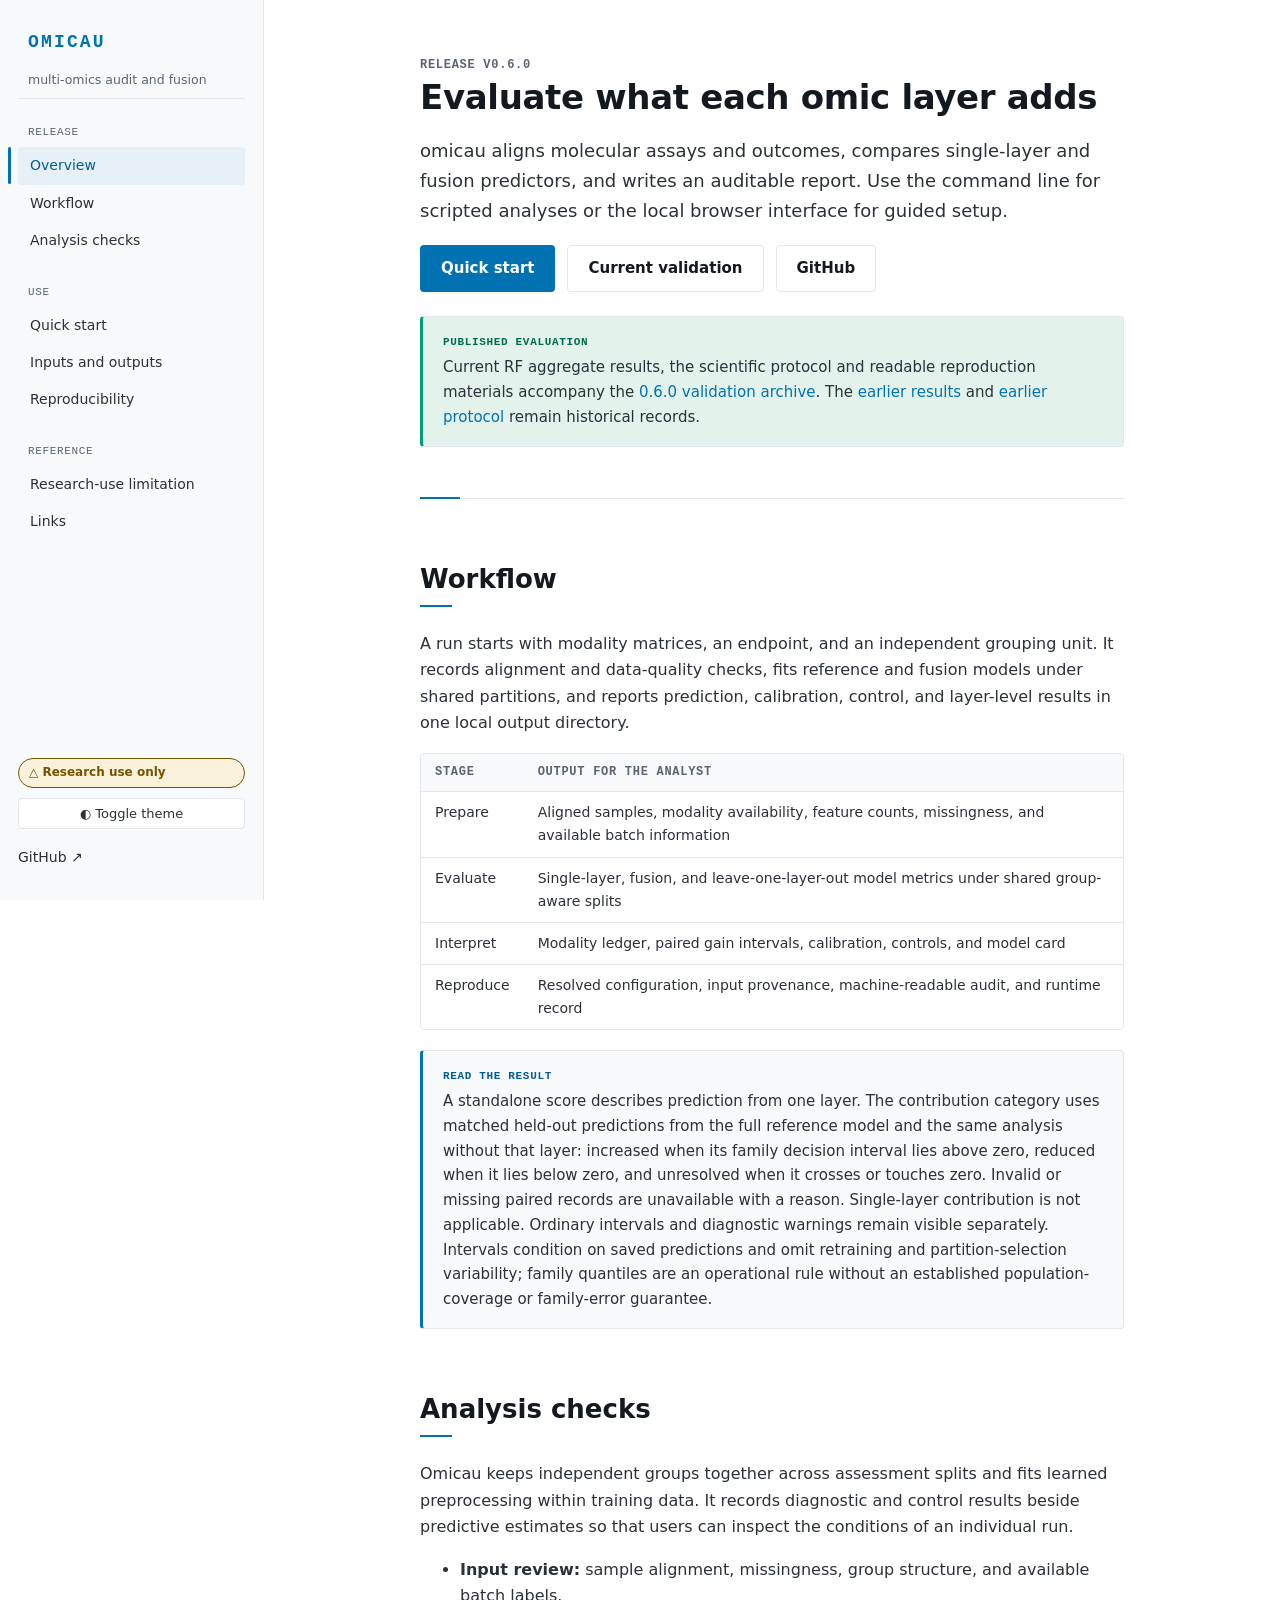
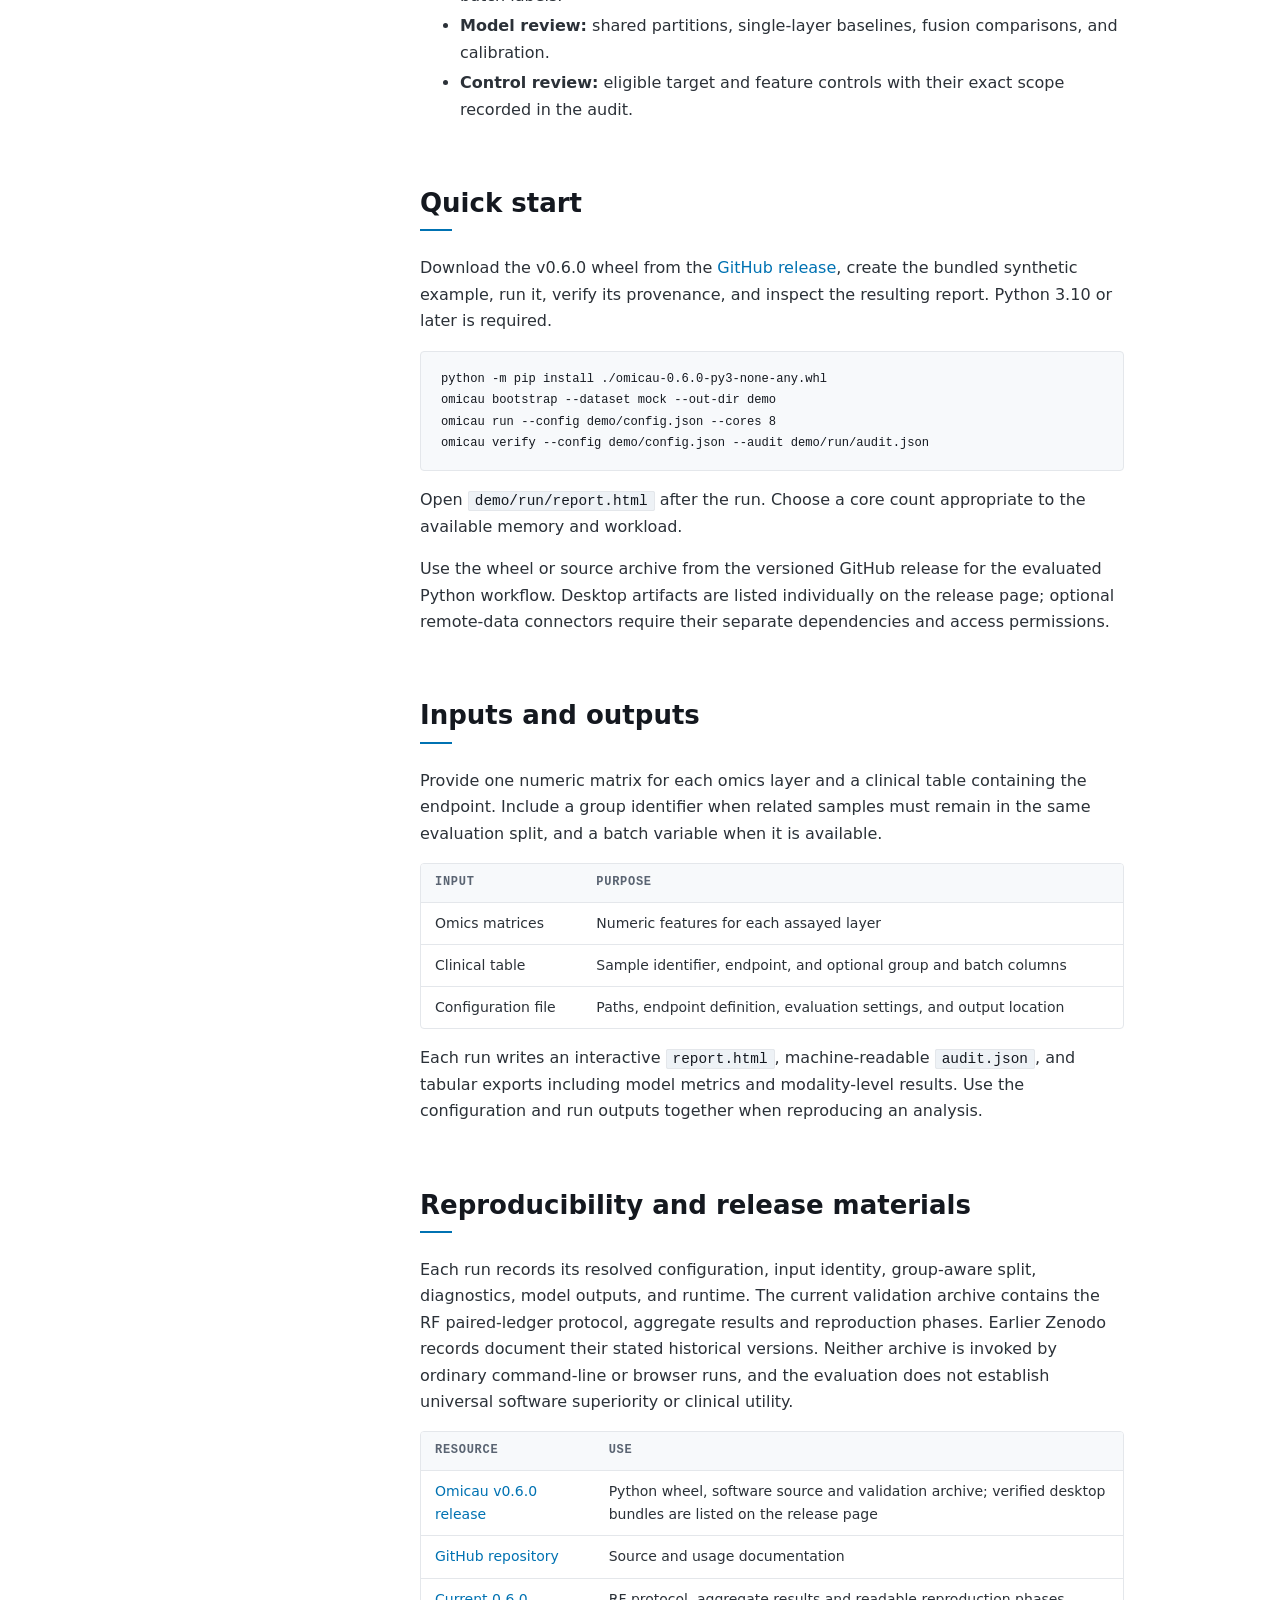
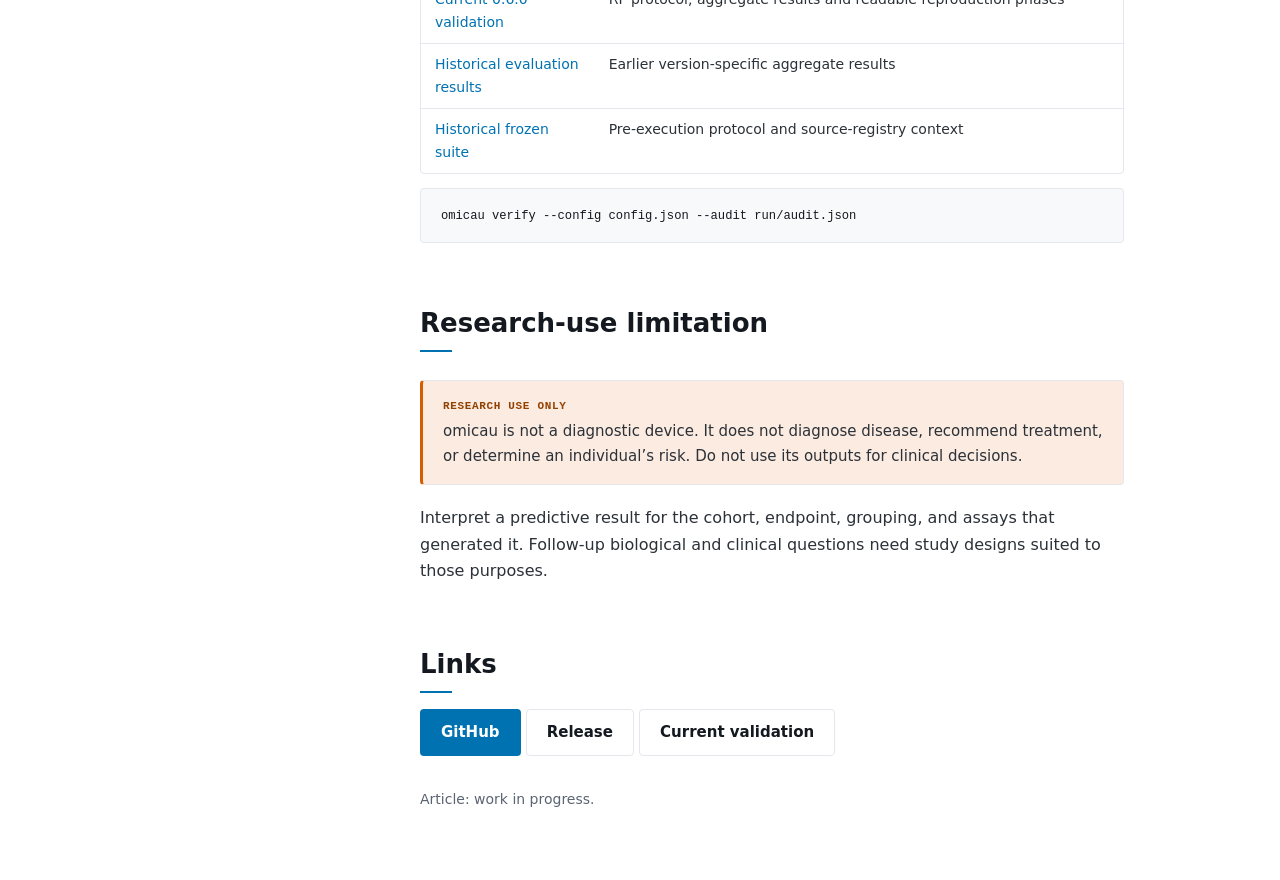
==== commit f8a06f65: "Clarify unavailable assessments and conditional interval scope" ====
--- a/docs/index.html
+++ b/docs/index.html
@@ -79,7 +79,7 @@
   </table></div>
   <div class="callout plain">
     <span class="lbl">Read the result</span>
-    A standalone score describes prediction from one layer. The contribution category uses matched held-out predictions from the full reference model and the same analysis without that layer: increased when its family decision interval lies above zero, reduced when it lies below zero, and unresolved when it crosses or touches zero. Ordinary intervals and diagnostic warnings remain visible separately.
+    A standalone score describes prediction from one layer. The contribution category uses matched held-out predictions from the full reference model and the same analysis without that layer: increased when its family decision interval lies above zero, reduced when it lies below zero, and unresolved when it crosses or touches zero. Invalid or missing paired records are unavailable with a reason. Single-layer contribution is not applicable. Ordinary intervals and diagnostic warnings remain visible separately. Intervals condition on saved predictions and omit retraining and partition-selection variability; family quantiles are an operational rule without an established population-coverage or family-error guarantee.
   </div>
 </section>
 
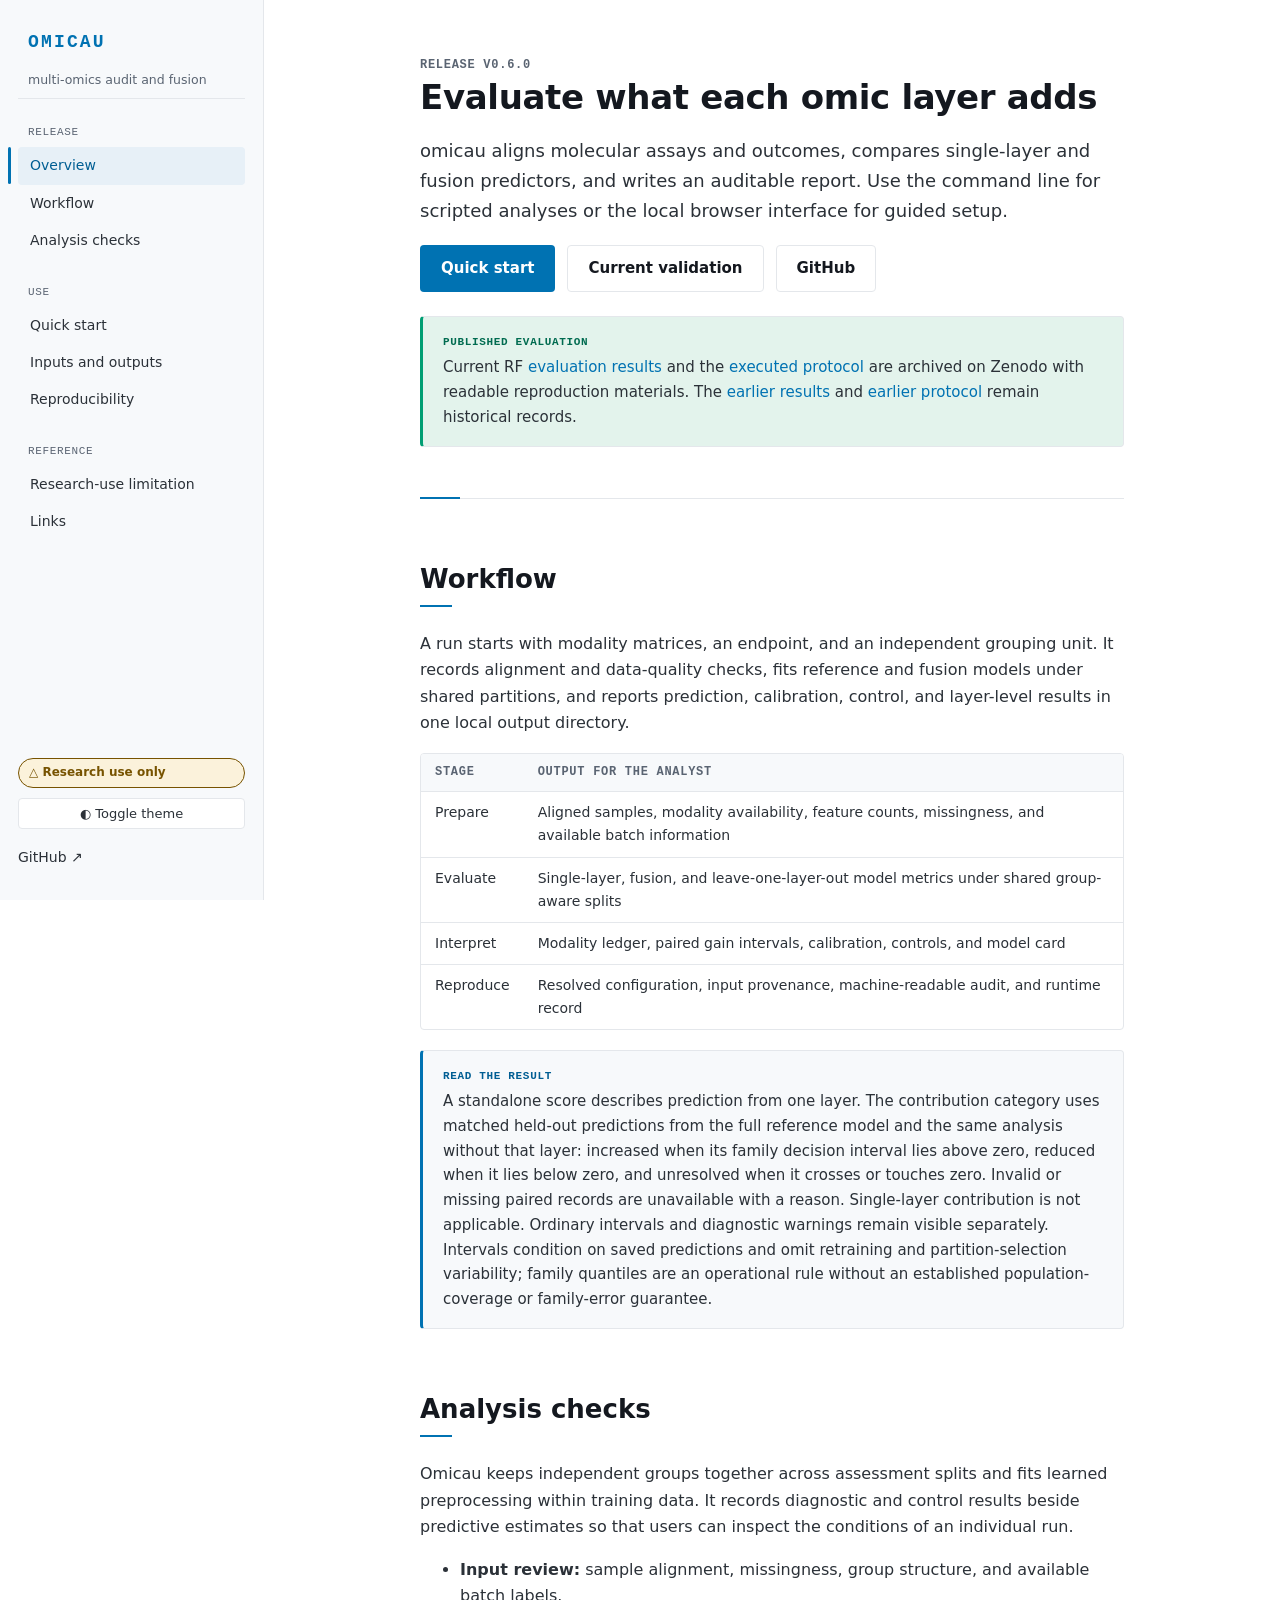
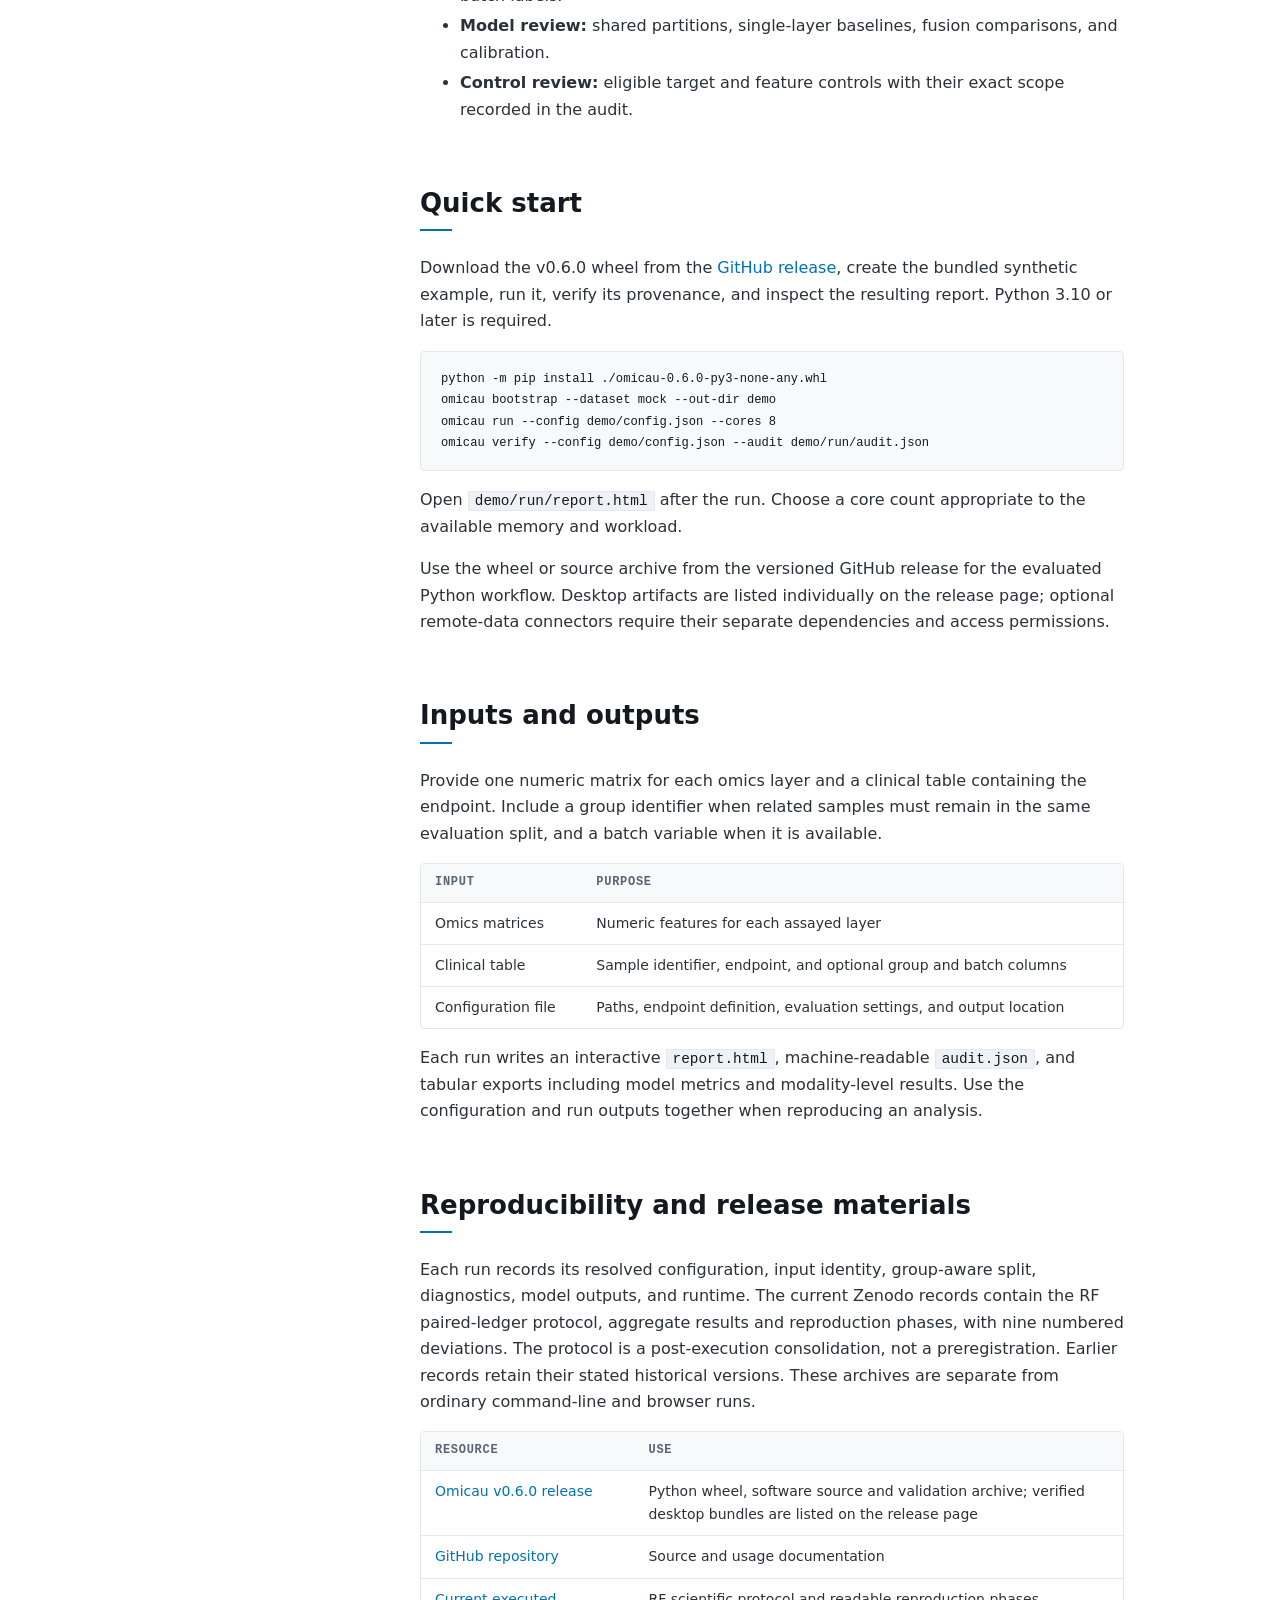
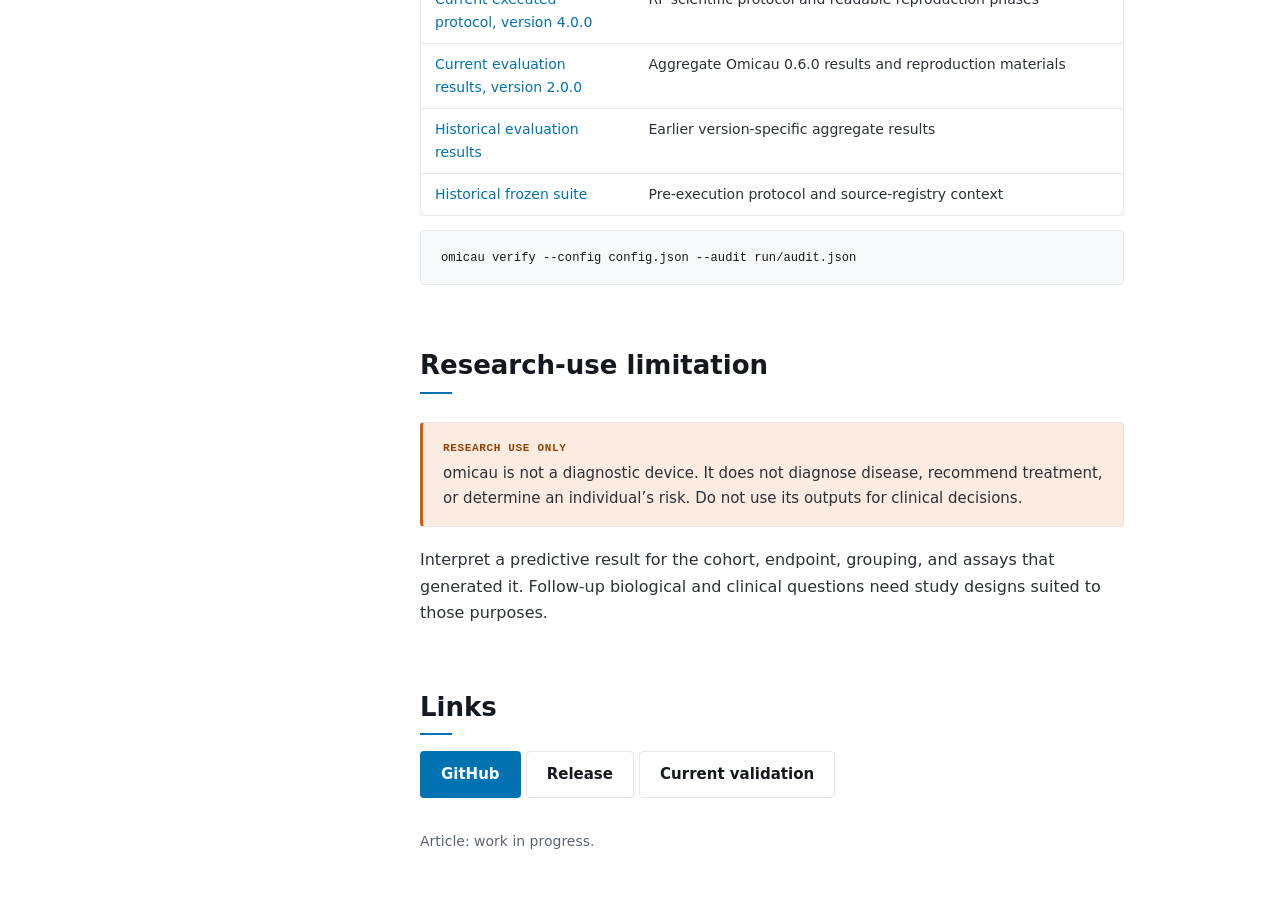
==== commit 49eb4543: "Link current versioned validation archives" ====
--- a/docs/index.html
+++ b/docs/index.html
@@ -61,7 +61,7 @@
   </div>
   <div class="callout repro" style="margin-top:24px">
     <span class="lbl">Published evaluation</span>
-    Current RF aggregate results, the scientific protocol and readable reproduction materials accompany the <a href="https://github.com/tunabirgun/omicau/releases/download/v0.6.0/omicau-validation-0.6.0.zip">0.6.0 validation archive</a>. The <a href="https://zenodo.org/records/22922940">earlier results</a> and <a href="https://doi.org/10.5281/zenodo.22304152">earlier protocol</a> remain historical records.
+    Current RF <a href="https://doi.org/10.5281/zenodo.23404413">evaluation results</a> and the <a href="https://doi.org/10.5281/zenodo.23404072">executed protocol</a> are archived on Zenodo with readable reproduction materials. The <a href="https://zenodo.org/records/22922940">earlier results</a> and <a href="https://doi.org/10.5281/zenodo.22304152">earlier protocol</a> remain historical records.
   </div>
 </section>
 
@@ -120,13 +120,14 @@
 
 <section id="reproducibility" class="reveal">
   <h2>Reproducibility and release materials</h2>
-  <p>Each run records its resolved configuration, input identity, group-aware split, diagnostics, model outputs, and runtime. The current validation archive contains the RF paired-ledger protocol, aggregate results and reproduction phases. Earlier Zenodo records document their stated historical versions. Neither archive is invoked by ordinary command-line or browser runs, and the evaluation does not establish universal software superiority or clinical utility.</p>
+  <p>Each run records its resolved configuration, input identity, group-aware split, diagnostics, model outputs, and runtime. The current Zenodo records contain the RF paired-ledger protocol, aggregate results and reproduction phases, with nine numbered deviations. The protocol is a post-execution consolidation, not a preregistration. Earlier records retain their stated historical versions. These archives are separate from ordinary command-line and browser runs.</p>
   <div class="tablewrap"><table>
     <thead><tr><th>Resource</th><th>Use</th></tr></thead>
     <tbody>
       <tr><td><a href="https://github.com/tunabirgun/omicau/releases/tag/v0.6.0">Omicau v0.6.0 release</a></td><td>Python wheel, software source and validation archive; verified desktop bundles are listed on the release page</td></tr>
       <tr><td><a href="https://github.com/tunabirgun/omicau">GitHub repository</a></td><td>Source and usage documentation</td></tr>
-      <tr><td><a href="https://github.com/tunabirgun/omicau/releases/download/v0.6.0/omicau-validation-0.6.0.zip">Current 0.6.0 validation</a></td><td>RF protocol, aggregate results and readable reproduction phases</td></tr>
+      <tr><td><a href="https://doi.org/10.5281/zenodo.23404072">Current executed protocol, version 4.0.0</a></td><td>RF scientific protocol and readable reproduction phases</td></tr>
+      <tr><td><a href="https://doi.org/10.5281/zenodo.23404413">Current evaluation results, version 2.0.0</a></td><td>Aggregate Omicau 0.6.0 results and reproduction materials</td></tr>
       <tr><td><a href="https://zenodo.org/records/22922940">Historical evaluation results</a></td><td>Earlier version-specific aggregate results</td></tr>
       <tr><td><a href="https://doi.org/10.5281/zenodo.22304152">Historical frozen suite</a></td><td>Pre-execution protocol and source-registry context</td></tr>
     </tbody>
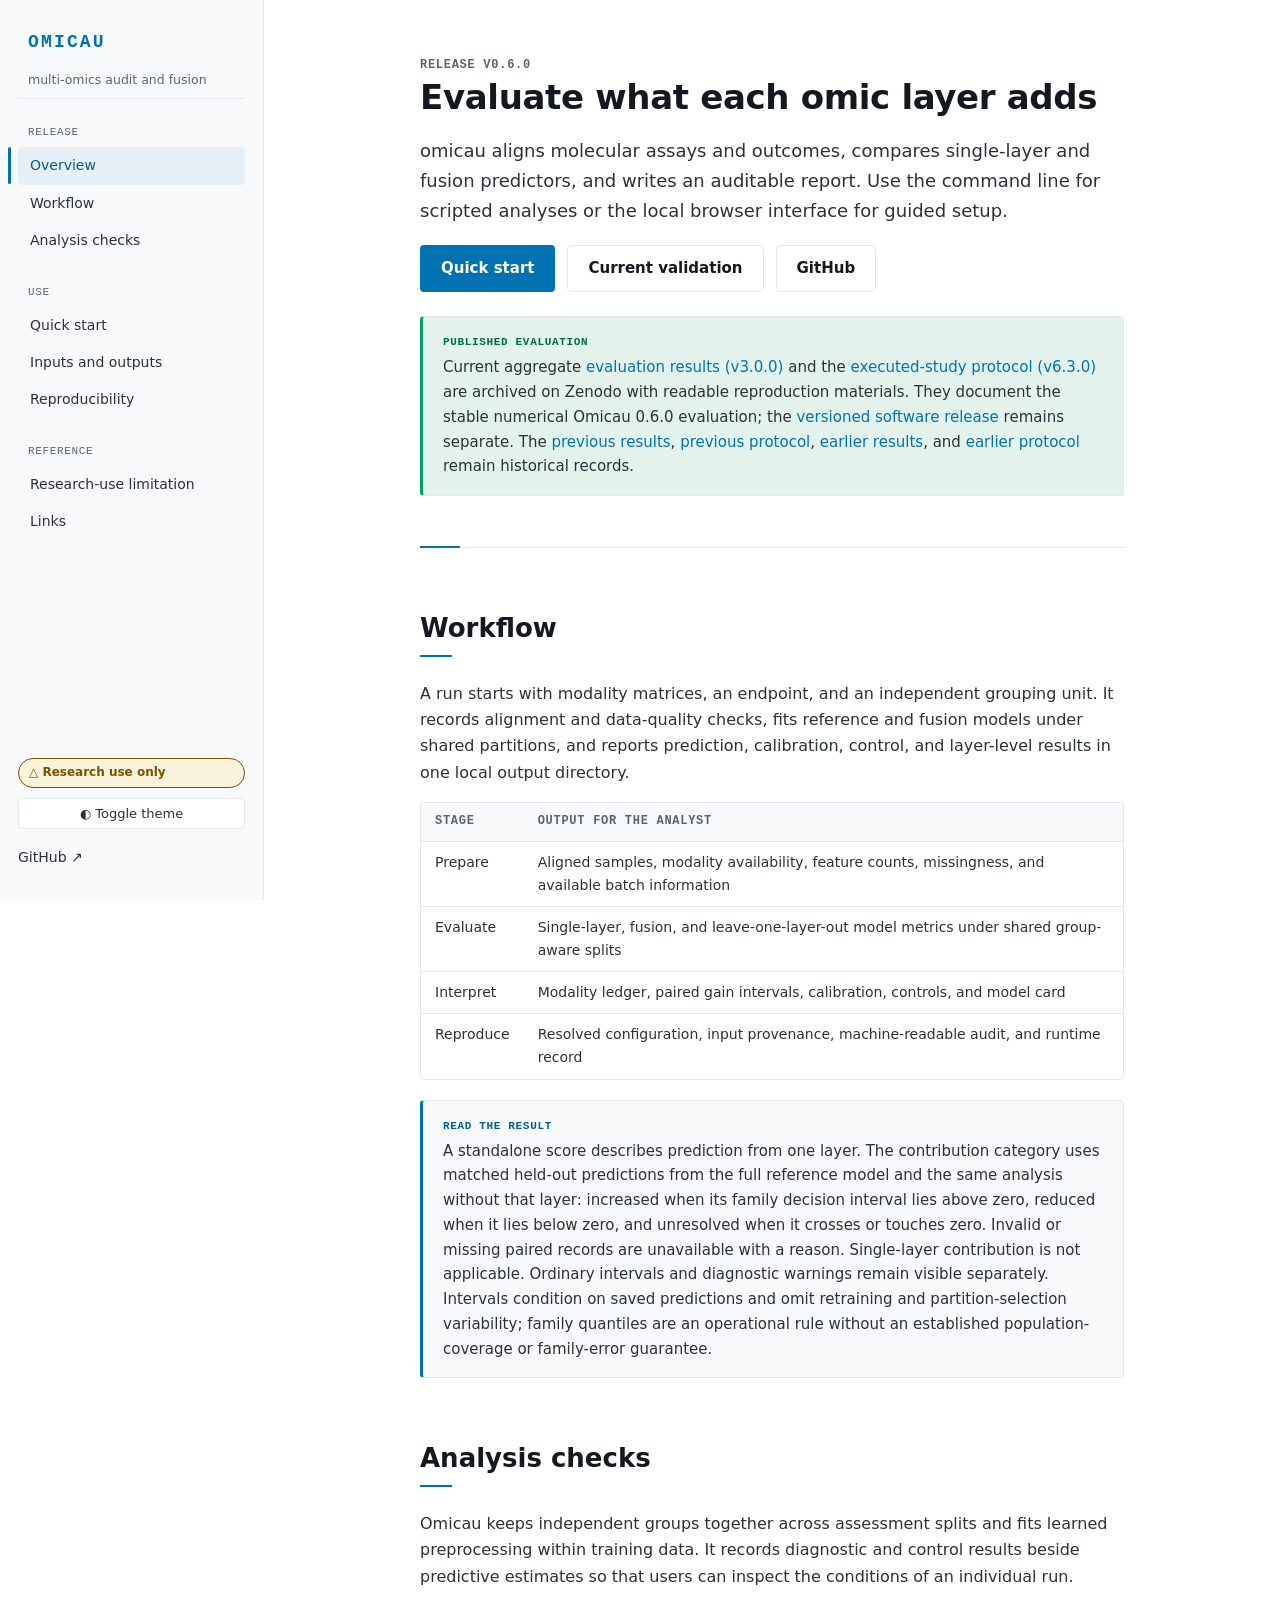
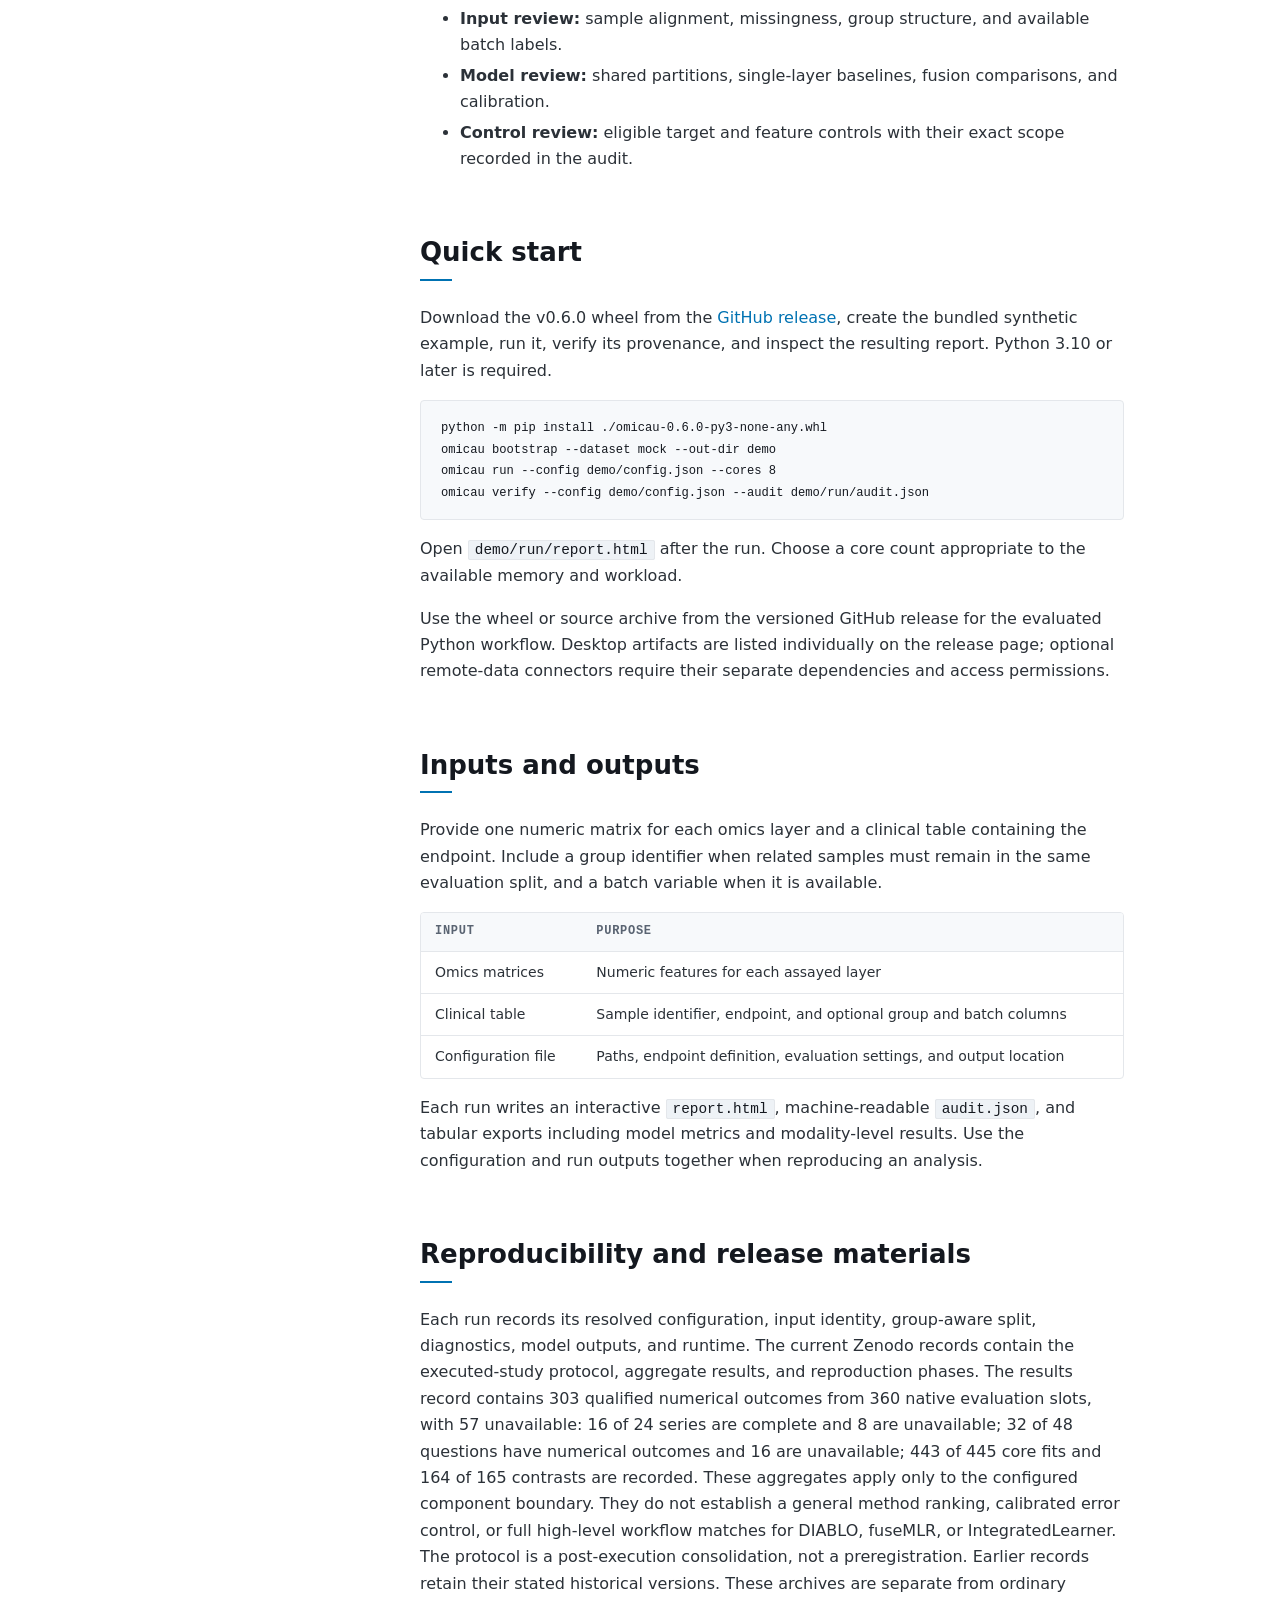
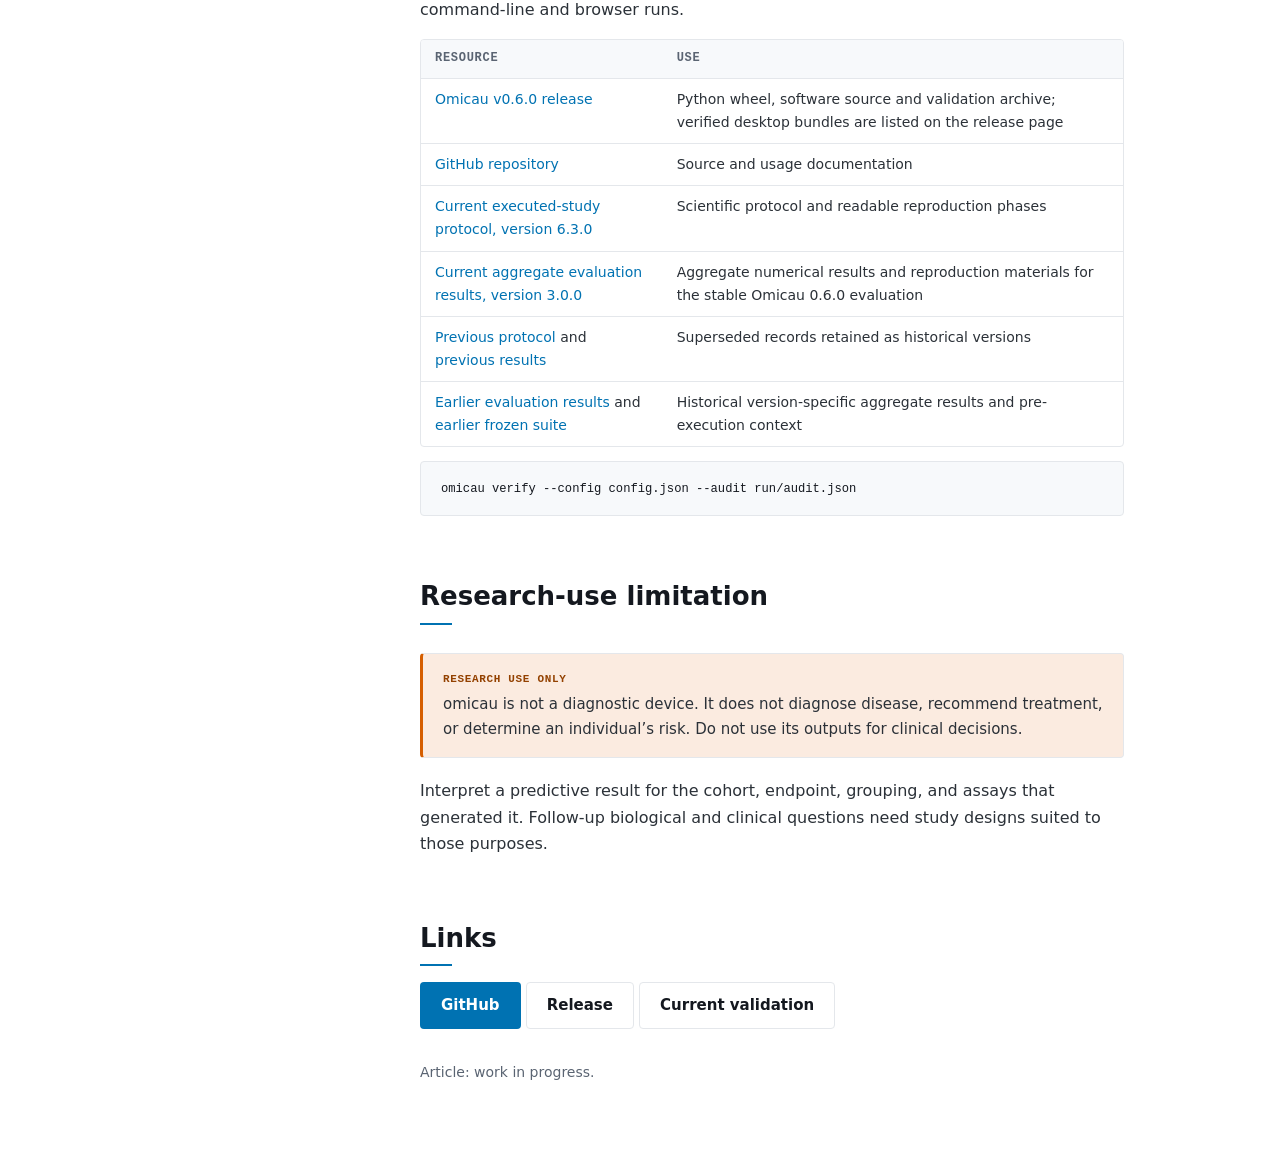
==== commit 4e1f9c3c: "docs: sync current evaluation records" ====
--- a/docs/index.html
+++ b/docs/index.html
@@ -61,7 +61,7 @@
   </div>
   <div class="callout repro" style="margin-top:24px">
     <span class="lbl">Published evaluation</span>
-    Current RF <a href="https://doi.org/10.5281/zenodo.23404413">evaluation results</a> and the <a href="https://doi.org/10.5281/zenodo.23404072">executed protocol</a> are archived on Zenodo with readable reproduction materials. The <a href="https://zenodo.org/records/22922940">earlier results</a> and <a href="https://doi.org/10.5281/zenodo.22304152">earlier protocol</a> remain historical records.
+    Current aggregate <a href="https://doi.org/10.5281/zenodo.23444757">evaluation results (v3.0.0)</a> and the <a href="https://doi.org/10.5281/zenodo.23444777">executed-study protocol (v6.3.0)</a> are archived on Zenodo with readable reproduction materials. They document the stable numerical Omicau 0.6.0 evaluation; the <a href="https://github.com/tunabirgun/omicau/releases/tag/v0.6.0">versioned software release</a> remains separate. The <a href="https://doi.org/10.5281/zenodo.23404413">previous results</a>, <a href="https://doi.org/10.5281/zenodo.23404072">previous protocol</a>, <a href="https://zenodo.org/records/22922940">earlier results</a>, and <a href="https://doi.org/10.5281/zenodo.22304152">earlier protocol</a> remain historical records.
   </div>
 </section>
 
@@ -120,16 +120,16 @@
 
 <section id="reproducibility" class="reveal">
   <h2>Reproducibility and release materials</h2>
-  <p>Each run records its resolved configuration, input identity, group-aware split, diagnostics, model outputs, and runtime. The current Zenodo records contain the RF paired-ledger protocol, aggregate results and reproduction phases, with nine numbered deviations. The protocol is a post-execution consolidation, not a preregistration. Earlier records retain their stated historical versions. These archives are separate from ordinary command-line and browser runs.</p>
+  <p>Each run records its resolved configuration, input identity, group-aware split, diagnostics, model outputs, and runtime. The current Zenodo records contain the executed-study protocol, aggregate results, and reproduction phases. The results record contains 303 qualified numerical outcomes from 360 native evaluation slots, with 57 unavailable: 16 of 24 series are complete and 8 are unavailable; 32 of 48 questions have numerical outcomes and 16 are unavailable; 443 of 445 core fits and 164 of 165 contrasts are recorded. These aggregates apply only to the configured component boundary. They do not establish a general method ranking, calibrated error control, or full high-level workflow matches for DIABLO, fuseMLR, or IntegratedLearner. The protocol is a post-execution consolidation, not a preregistration. Earlier records retain their stated historical versions. These archives are separate from ordinary command-line and browser runs.</p>
   <div class="tablewrap"><table>
     <thead><tr><th>Resource</th><th>Use</th></tr></thead>
     <tbody>
       <tr><td><a href="https://github.com/tunabirgun/omicau/releases/tag/v0.6.0">Omicau v0.6.0 release</a></td><td>Python wheel, software source and validation archive; verified desktop bundles are listed on the release page</td></tr>
       <tr><td><a href="https://github.com/tunabirgun/omicau">GitHub repository</a></td><td>Source and usage documentation</td></tr>
-      <tr><td><a href="https://doi.org/10.5281/zenodo.23404072">Current executed protocol, version 4.0.0</a></td><td>RF scientific protocol and readable reproduction phases</td></tr>
-      <tr><td><a href="https://doi.org/10.5281/zenodo.23404413">Current evaluation results, version 2.0.0</a></td><td>Aggregate Omicau 0.6.0 results and reproduction materials</td></tr>
-      <tr><td><a href="https://zenodo.org/records/22922940">Historical evaluation results</a></td><td>Earlier version-specific aggregate results</td></tr>
-      <tr><td><a href="https://doi.org/10.5281/zenodo.22304152">Historical frozen suite</a></td><td>Pre-execution protocol and source-registry context</td></tr>
+      <tr><td><a href="https://doi.org/10.5281/zenodo.23444777">Current executed-study protocol, version 6.3.0</a></td><td>Scientific protocol and readable reproduction phases</td></tr>
+      <tr><td><a href="https://doi.org/10.5281/zenodo.23444757">Current aggregate evaluation results, version 3.0.0</a></td><td>Aggregate numerical results and reproduction materials for the stable Omicau 0.6.0 evaluation</td></tr>
+      <tr><td><a href="https://doi.org/10.5281/zenodo.23404072">Previous protocol</a> and <a href="https://doi.org/10.5281/zenodo.23404413">previous results</a></td><td>Superseded records retained as historical versions</td></tr>
+      <tr><td><a href="https://zenodo.org/records/22922940">Earlier evaluation results</a> and <a href="https://doi.org/10.5281/zenodo.22304152">earlier frozen suite</a></td><td>Historical version-specific aggregate results and pre-execution context</td></tr>
     </tbody>
   </table></div>
   <pre><code>omicau verify --config config.json --audit run/audit.json</code></pre>
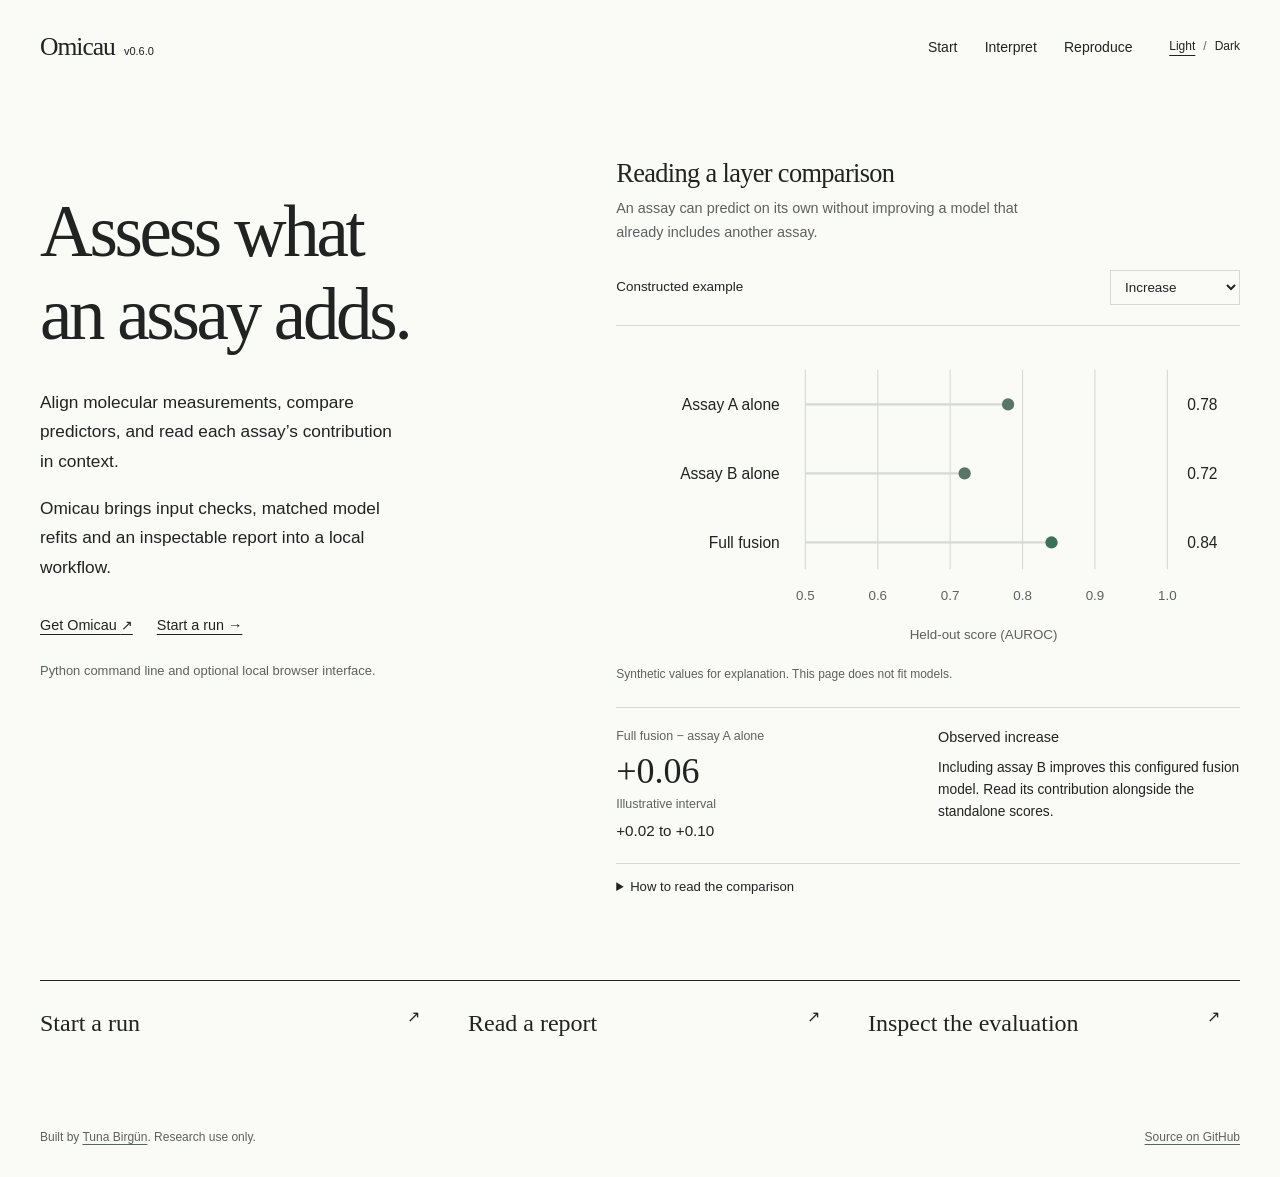
==== commit 5bf351e6: "Refine website navigation and add an assay comparison example" ====
--- a/docs/index.html
+++ b/docs/index.html
@@ -1,204 +1,65 @@
 <!doctype html>
-<html lang="en">
-<head>
-<meta charset="utf-8">
-<meta name="viewport" content="width=device-width, initial-scale=1">
-<title>omicau v0.6.0 — multi-omics audit and fusion evaluation</title>
-<meta name="description" content="omicau v0.6.0 aligns multi-omics data, compares predictive models, and reports each molecular layer's contribution through a local command-line and browser workflow.">
-<link rel="stylesheet" href="assets/fonts.css">
-<link rel="stylesheet" href="assets/site.css">
-<script>
-document.documentElement.classList.add('js');
-(function(){let t;try{t=localStorage.getItem('omicau-docs-theme')}catch(e){}
-if(!t)t=matchMedia('(prefers-color-scheme: dark)').matches?'dark':'light';
-document.documentElement.setAttribute('data-theme',t);})();
-</script>
+
+<html lang="en" data-theme="light">
+<head><meta charset="utf-8"><meta name="viewport" content="width=device-width, initial-scale=1"><meta name="color-scheme" content="light dark"><title>Assess what an assay adds | Omicau</title><meta name="description" content="Omicau: local multi-omics input checks, matched predictive comparisons and assay-contribution reports."><link rel="stylesheet" href="assets/site.css"><script src="assets/site.js" defer></script>
 </head>
-<body>
-<a class="skip-link" href="#main-content">Skip to main content</a>
-<div class="mobile-top">
-  <button class="menu" aria-label="Open navigation" aria-controls="sidebar" aria-expanded="false" onclick="toggleMenu(this)">☰</button>
-  <span class="brand" style="color:var(--accent);font-family:var(--mono);font-weight:700;letter-spacing:.1em">omicau</span>
+
+<body data-page="home"><a class="skip-link" href="#main-content">Skip to content</a>
+<header class="site-header shell"><a class="brand" href="index.html">Omicau<span class="version">v0.6.0</span></a>
+<div class="header-tools">
+<nav class="site-nav" id="site-navigation" aria-label="Main navigation"><a href="guide.html">Start</a><a href="interpretation.html">Interpret</a><a href="reproducibility.html">Reproduce</a>
+</nav>
+<div class="appearance" hidden role="group" aria-label="Appearance"><button type="button" data-theme-choice="light" aria-pressed="true">Light</button><span aria-hidden="true">/</span><button type="button" data-theme-choice="dark" aria-pressed="false">Dark</button>
+</div><button id="menu-button" hidden type="button" aria-controls="site-navigation" aria-expanded="false">Menu</button>
 </div>
-<div class="layout">
-<nav class="sidebar" id="sidebar" aria-label="Page sections">
-  <span class="nav-marker" aria-hidden="true"></span>
-  <div class="brand">omicau</div>
-  <div class="tagline">multi-omics audit and fusion</div>
-  <div class="nav-group">
-    <div class="h">Release</div>
-    <a class="nav" href="#overview">Overview</a>
-    <a class="nav" href="#evidence">Workflow</a>
-    <a class="nav" href="#safeguards">Analysis checks</a>
-  </div>
-  <div class="nav-group">
-    <div class="h">Use</div>
-    <a class="nav" href="#quickstart">Quick start</a>
-    <a class="nav" href="#inputs">Inputs and outputs</a>
-    <a class="nav" href="#reproducibility">Reproducibility</a>
-  </div>
-  <div class="nav-group">
-    <div class="h">Reference</div>
-    <a class="nav" href="#limitations">Research-use limitation</a>
-    <a class="nav" href="#links">Links</a>
-  </div>
-  <div class="side-foot">
-    <span class="ruo-chip">△ Research use only</span>
-    <button class="theme-btn" id="themeBtn" onclick="toggleTheme()">◐ Toggle theme</button>
-    <a class="nav" href="https://github.com/tunabirgun/omicau" style="padding-left:0">GitHub ↗</a>
-  </div>
-</nav>
+</header>
 
-<main class="content" id="main-content">
-<section id="overview" class="hero">
-  <div class="eyebrow">Release v0.6.0</div>
-  <h1>Evaluate what each omic layer adds</h1>
-  <p class="lead">omicau aligns molecular assays and outcomes, compares single-layer and fusion predictors, and writes an auditable report. Use the command line for scripted analyses or the local browser interface for guided setup.</p>
-  <div class="btns">
-    <a class="btn btn-primary" href="#quickstart">Quick start</a>
-    <a class="btn btn-ghost" href="https://github.com/tunabirgun/omicau/releases/download/v0.6.0/omicau-validation-0.6.0.zip">Current validation</a>
-    <a class="btn btn-ghost" href="https://github.com/tunabirgun/omicau">GitHub</a>
-  </div>
-  <div class="callout repro" style="margin-top:24px">
-    <span class="lbl">Published evaluation</span>
-    Current aggregate <a href="https://doi.org/10.5281/zenodo.23444757">evaluation results (v3.0.0)</a> and the <a href="https://doi.org/10.5281/zenodo.23444777">executed-study protocol (v6.3.0)</a> are archived on Zenodo with readable reproduction materials. They document the stable numerical Omicau 0.6.0 evaluation; the <a href="https://github.com/tunabirgun/omicau/releases/tag/v0.6.0">versioned software release</a> remains separate. The <a href="https://doi.org/10.5281/zenodo.23404413">previous results</a>, <a href="https://doi.org/10.5281/zenodo.23404072">previous protocol</a>, <a href="https://zenodo.org/records/22922940">earlier results</a>, and <a href="https://doi.org/10.5281/zenodo.22304152">earlier protocol</a> remain historical records.
-  </div>
-</section>
-
-<section id="evidence" class="reveal">
-  <h2>Workflow</h2>
-  <p>A run starts with modality matrices, an endpoint, and an independent grouping unit. It records alignment and data-quality checks, fits reference and fusion models under shared partitions, and reports prediction, calibration, control, and layer-level results in one local output directory.</p>
-  <div class="tablewrap"><table>
-    <thead><tr><th>Stage</th><th>Output for the analyst</th></tr></thead>
-    <tbody>
-      <tr><td>Prepare</td><td>Aligned samples, modality availability, feature counts, missingness, and available batch information</td></tr>
-      <tr><td>Evaluate</td><td>Single-layer, fusion, and leave-one-layer-out model metrics under shared group-aware splits</td></tr>
-      <tr><td>Interpret</td><td>Modality ledger, paired gain intervals, calibration, controls, and model card</td></tr>
-      <tr><td>Reproduce</td><td>Resolved configuration, input provenance, machine-readable audit, and runtime record</td></tr>
-    </tbody>
-  </table></div>
-  <div class="callout plain">
-    <span class="lbl">Read the result</span>
-    A standalone score describes prediction from one layer. The contribution category uses matched held-out predictions from the full reference model and the same analysis without that layer: increased when its family decision interval lies above zero, reduced when it lies below zero, and unresolved when it crosses or touches zero. Invalid or missing paired records are unavailable with a reason. Single-layer contribution is not applicable. Ordinary intervals and diagnostic warnings remain visible separately. Intervals condition on saved predictions and omit retraining and partition-selection variability; family quantiles are an operational rule without an established population-coverage or family-error guarantee.
-  </div>
-</section>
-
-<section id="safeguards" class="reveal">
-  <h2>Analysis checks</h2>
-  <p>Omicau keeps independent groups together across assessment splits and fits learned preprocessing within training data. It records diagnostic and control results beside predictive estimates so that users can inspect the conditions of an individual run.</p>
-  <ul>
-    <li><strong>Input review:</strong> sample alignment, missingness, group structure, and available batch labels.</li>
-    <li><strong>Model review:</strong> shared partitions, single-layer baselines, fusion comparisons, and calibration.</li>
-    <li><strong>Control review:</strong> eligible target and feature controls with their exact scope recorded in the audit.</li>
-  </ul>
-</section>
-
-<section id="quickstart" class="reveal">
-  <h2>Quick start</h2>
-  <p>Download the v0.6.0 wheel from the <a href="https://github.com/tunabirgun/omicau/releases/tag/v0.6.0">GitHub release</a>, create the bundled synthetic example, run it, verify its provenance, and inspect the resulting report. Python 3.10 or later is required.</p>
-  <pre><code>python -m pip install ./omicau-0.6.0-py3-none-any.whl
-omicau bootstrap --dataset mock --out-dir demo
-omicau run --config demo/config.json --cores 8
-omicau verify --config demo/config.json --audit demo/run/audit.json</code></pre>
-  <p>Open <code>demo/run/report.html</code> after the run. Choose a core count appropriate to the available memory and workload.</p>
-  <p>Use the wheel or source archive from the versioned GitHub release for the evaluated Python workflow. Desktop artifacts are listed individually on the release page; optional remote-data connectors require their separate dependencies and access permissions.</p>
-</section>
-
-<section id="inputs" class="reveal">
-  <h2>Inputs and outputs</h2>
-  <p>Provide one numeric matrix for each omics layer and a clinical table containing the endpoint. Include a group identifier when related samples must remain in the same evaluation split, and a batch variable when it is available.</p>
-  <div class="tablewrap"><table>
-    <thead><tr><th>Input</th><th>Purpose</th></tr></thead>
-    <tbody>
-      <tr><td>Omics matrices</td><td>Numeric features for each assayed layer</td></tr>
-      <tr><td>Clinical table</td><td>Sample identifier, endpoint, and optional group and batch columns</td></tr>
-      <tr><td>Configuration file</td><td>Paths, endpoint definition, evaluation settings, and output location</td></tr>
-    </tbody>
-  </table></div>
-  <p>Each run writes an interactive <code>report.html</code>, machine-readable <code>audit.json</code>, and tabular exports including model metrics and modality-level results. Use the configuration and run outputs together when reproducing an analysis.</p>
-</section>
-
-<section id="reproducibility" class="reveal">
-  <h2>Reproducibility and release materials</h2>
-  <p>Each run records its resolved configuration, input identity, group-aware split, diagnostics, model outputs, and runtime. The current Zenodo records contain the executed-study protocol, aggregate results, and reproduction phases. The results record contains 303 qualified numerical outcomes from 360 native evaluation slots, with 57 unavailable: 16 of 24 series are complete and 8 are unavailable; 32 of 48 questions have numerical outcomes and 16 are unavailable; 443 of 445 core fits and 164 of 165 contrasts are recorded. These aggregates apply only to the configured component boundary. They do not establish a general method ranking, calibrated error control, or full high-level workflow matches for DIABLO, fuseMLR, or IntegratedLearner. The protocol is a post-execution consolidation, not a preregistration. Earlier records retain their stated historical versions. These archives are separate from ordinary command-line and browser runs.</p>
-  <div class="tablewrap"><table>
-    <thead><tr><th>Resource</th><th>Use</th></tr></thead>
-    <tbody>
-      <tr><td><a href="https://github.com/tunabirgun/omicau/releases/tag/v0.6.0">Omicau v0.6.0 release</a></td><td>Python wheel, software source and validation archive; verified desktop bundles are listed on the release page</td></tr>
-      <tr><td><a href="https://github.com/tunabirgun/omicau">GitHub repository</a></td><td>Source and usage documentation</td></tr>
-      <tr><td><a href="https://doi.org/10.5281/zenodo.23444777">Current executed-study protocol, version 6.3.0</a></td><td>Scientific protocol and readable reproduction phases</td></tr>
-      <tr><td><a href="https://doi.org/10.5281/zenodo.23444757">Current aggregate evaluation results, version 3.0.0</a></td><td>Aggregate numerical results and reproduction materials for the stable Omicau 0.6.0 evaluation</td></tr>
-      <tr><td><a href="https://doi.org/10.5281/zenodo.23404072">Previous protocol</a> and <a href="https://doi.org/10.5281/zenodo.23404413">previous results</a></td><td>Superseded records retained as historical versions</td></tr>
-      <tr><td><a href="https://zenodo.org/records/22922940">Earlier evaluation results</a> and <a href="https://doi.org/10.5281/zenodo.22304152">earlier frozen suite</a></td><td>Historical version-specific aggregate results and pre-execution context</td></tr>
-    </tbody>
-  </table></div>
-  <pre><code>omicau verify --config config.json --audit run/audit.json</code></pre>
-</section>
-
-<section id="limitations" class="reveal">
-  <h2>Research-use limitation</h2>
-  <div class="callout warn">
-    <span class="lbl">Research use only</span>
-    omicau is not a diagnostic device. It does not diagnose disease, recommend treatment, or determine an individual’s risk. Do not use its outputs for clinical decisions.
-  </div>
-  <p>Interpret a predictive result for the cohort, endpoint, grouping, and assays that generated it. Follow-up biological and clinical questions need study designs suited to those purposes.</p>
-</section>
-
-<section id="links" class="reveal">
-  <h2>Links</h2>
-  <div class="btns">
-    <a class="btn btn-primary" href="https://github.com/tunabirgun/omicau">GitHub</a>
-    <a class="btn btn-ghost" href="https://github.com/tunabirgun/omicau/releases/tag/v0.6.0">Release</a>
-    <a class="btn btn-ghost" href="https://github.com/tunabirgun/omicau/releases/download/v0.6.0/omicau-validation-0.6.0.zip">Current validation</a>
-  </div>
-  <p style="color:var(--ink-500);font-size:14px;margin-top:32px">Article: work in progress.</p>
-</section>
-</main>
+<main id="main-content" tabindex="-1" class="home-main shell">
+<section class="hero" id="overview" aria-labelledby="hero-title">
+<div class="hero-copy"><h1 id="hero-title">Assess what<br>an assay adds.</h1><p class="intro">Align molecular measurements, compare predictors, and read each assay’s contribution in context.</p><p class="intro">Omicau brings input checks, matched model refits and an inspectable report into a local workflow.</p>
+<div class="actions"><a href="https://github.com/tunabirgun/omicau/releases/tag/v0.6.0">Get Omicau <span aria-hidden="true">↗</span></a><a href="guide.html">Start a run <span aria-hidden="true">→</span></a>
+</div><p class="note">Python command line and optional local browser interface.</p>
 </div>
 
-<script>
-function toggleMenu(button){
-  const sidebar=document.querySelector('.sidebar'), open=sidebar.classList.toggle('open');
-  button.setAttribute('aria-expanded',String(open));
-}
-function closeMenu(){
-  document.querySelector('.sidebar').classList.remove('open');
-  const button=document.querySelector('.menu');if(button)button.setAttribute('aria-expanded','false');
-}
-function toggleTheme(){
-  const el=document.documentElement, next=el.getAttribute('data-theme')==='dark'?'light':'dark';
-  el.setAttribute('data-theme',next);try{localStorage.setItem('omicau-docs-theme',next)}catch(e){}
-}
-const links=[...document.querySelectorAll('.sidebar a.nav[href^="#"]')];
-const map=Object.fromEntries(links.map(a=>[a.getAttribute('href').slice(1),a]));
-const marker=document.querySelector('.nav-marker');
-let current=null, markerReady=false;
-function moveMarker(a){
-  if(!marker||!a)return;
-  marker.style.transform='translateY('+a.offsetTop+'px)';
-  marker.style.height=a.offsetHeight+'px';
-  if(!markerReady){markerReady=true;requestAnimationFrame(()=>marker.classList.add('ready'));}
-}
-const obs=new IntersectionObserver(entries=>entries.forEach(entry=>{
-  if(!entry.isIntersecting)return;
-  const active=map[entry.target.id];if(!active)return;
-  links.forEach(link=>link.classList.remove('active'));
-  active.classList.add('active');current=active;moveMarker(active);
-}),{rootMargin:'-10% 0px -80% 0px'});
-document.querySelectorAll('main section[id]').forEach(section=>obs.observe(section));
-let resizeTimer;addEventListener('resize',()=>{clearTimeout(resizeTimer);resizeTimer=setTimeout(()=>moveMarker(current),120)});
-const reveal=new IntersectionObserver(entries=>entries.forEach(entry=>{
-  if(entry.isIntersecting){entry.target.classList.add('in');reveal.unobserve(entry.target);}
-}),{threshold:.01,rootMargin:'0px 0px -12% 0px'});
-document.querySelectorAll('main section.reveal').forEach(section=>reveal.observe(section));
-links.forEach(link=>link.addEventListener('click',()=>{
-  closeMenu();
-}));
-document.addEventListener('keydown',event=>{
-  if(event.key==='Escape'&&document.querySelector('.sidebar').classList.contains('open')){
-    closeMenu();document.querySelector('.menu').focus();
-  }
-});
-</script>
+<div class="example" aria-labelledby="example-title"><h2 id="example-title">Reading a layer comparison</h2><p class="example-intro">An assay can predict on its own without improving a model that already includes another assay.</p>
+<div class="example-control"><label for="example-select">Constructed example</label><select id="example-select" disabled><option value="increase">Increase</option><option value="unresolved">Unresolved</option><option value="reduction">Reduction</option></select>
+</div>
+<figure class="example-figure"><svg id="example-chart" viewBox="0 0 560 285" role="img" aria-label="Illustrative comparison of standalone and fusion AUROC"><title>Illustrative model scores</title></svg>
+<figcaption>Synthetic values for explanation. This page does not fit models.
+</figcaption>
+</figure>
+<div class="comparison-result">
+<dl><dt>Full fusion − assay A alone</dt><dd id="difference-value" class="difference">—</dd><dt>Illustrative interval</dt><dd id="interval-value" class="interval">—</dd>
+</dl>
+<div><p id="category-value">Contribution of assay B</p><p id="example-explanation">Choose an example to compare the model scores.</p>
+</div>
+</div><p id="example-result" class="sr-only" role="status" aria-live="polite"></p>
+<noscript><p>Enable JavaScript to explore these constructed examples, or <a href="interpretation.html">read the report guide</a>.</p>
+</noscript>
+<details>
+<summary>How to read the comparison
+</summary><p>Removing assay B leaves assay A. The difference is the full-model score minus the score after omitting B and refitting. A positive difference and an interval entirely above zero receive an increased-performance designation.</p><p>Here the scores and interval bounds are illustrative values. In an analysis, intervals summarize saved held-out predictions and exclude variability from retraining or selecting another partition.</p>
+<table><caption class="sr-only">Current illustrative scores</caption>
+<thead>
+<tr><th scope="col">Model</th><th scope="col">AUROC</th>
+</tr>
+</thead>
+<tbody>
+<tr><td>Assay A alone</td><td data-score="a">—</td>
+</tr>
+<tr><td>Assay B alone</td><td data-score="b">—</td>
+</tr>
+<tr><td>Full fusion</td><td data-score="full">—</td>
+</tr>
+</tbody>
+</table><p><a href="interpretation.html">Understand the report and its scope →</a></p>
+</details>
+</div>
+</section>
+<nav class="topic-links" aria-label="Explore Omicau"><a href="guide.html">Start a run <span aria-hidden="true">↗</span></a><a href="interpretation.html">Read a report <span aria-hidden="true">↗</span></a><a href="reproducibility.html">Inspect the evaluation <span aria-hidden="true">↗</span></a>
+</nav>
+</main>
+<footer class="site-footer shell"><p>Built by <a href="https://github.com/tunabirgun">Tuna Birgün</a>. Research use only.</p><a href="https://github.com/tunabirgun/omicau">Source on GitHub</a>
+</footer>
 </body>
 </html>
--- a/docs/assets/site.css
+++ b/docs/assets/site.css
@@ -1,212 +1,174 @@
-/* omicau docs — clinical/bioinformatician design system (fonts embedded above). */
-:root{
-  --ink-900:#14181F; --ink-700:#2B3138; --ink-500:#5A6472; --ink-300:#8A94A3;
-  --line:#E4E7EB; --surface:#FFFFFF; --surface-alt:#F7F9FB; --sunken:#EEF2F6;
-  --accent:#0072B2; --accent-ink:#005E93; --accent-tint:#E7F0F7;
-  --pass:#009E73; --pass-ink:#006B50; --pass-tint:#E3F3EC;
-  --warn:#D55E00; --warn-ink:#934100; --warn-tint:#FBEBE0;
-  --caution:#E69F00; --caution-ink:#775300; --caution-tint:#FBF2DB;
-  --sans:'IBM Plex Sans',-apple-system,system-ui,sans-serif;
-  --mono:'IBM Plex Mono','SF Mono',ui-monospace,monospace;
-  --measure:44rem; --radius:4px;
-}
-[data-theme="dark"]{
-  --ink-900:#E6EAF0; --ink-700:#C2C9D4; --ink-500:#8A94A3; --ink-300:#6B7482;
-  --line:#2A313B; --surface:#0E1116; --surface-alt:#161B22; --sunken:#1B222C;
-  --accent:#4BA3DE; --accent-ink:#7Fc0eb; --accent-tint:#16324a;
-  --pass-ink:#65D5AE; --pass-tint:#123027; --warn-ink:#FF9B63; --warn-tint:#33190c;
-  --caution-ink:#F1C453; --caution-tint:#2e2410;
-}
+:root{color-scheme:light;--paper:#fafaf7;--ink:#202322;--muted:#5c625f;--line:#d6dad4;--soft:#eff1eb;--accent:#3d7059;--focus:#245bc0;--plot:#597568;--font:Arial,Helvetica,sans-serif;--display:Georgia,'Times New Roman',serif}
+
+:root[data-theme=dark]{color-scheme:dark;--paper:#191d1b;--ink:#f0f1e9;--muted:#bac3ba;--line:#465149;--soft:#242c26;--accent:#a5c8ad;--focus:#b0caff;--plot:#a6bcae}
+
 *{box-sizing:border-box}
-html{scroll-behavior:smooth}
-body{margin:0;background:var(--surface);color:var(--ink-700);font-family:var(--sans);
-  font-size:16px;line-height:1.65;-webkit-font-smoothing:antialiased;}
-a{color:var(--accent);text-decoration:none}
-a:hover{text-decoration:underline}
-.skip-link{position:fixed;left:12px;top:12px;z-index:200;transform:translateY(-180%);
-  background:var(--surface);color:var(--ink-900);border:2px solid var(--accent);padding:8px 12px}
-.skip-link:focus{transform:none}
-code,kbd,.mono{font-family:var(--mono);font-size:.9em}
-:not(pre)>code{background:var(--sunken);padding:1px 6px;border-radius:2px;color:var(--ink-900);
-  border:1px solid var(--line)}
+html{scroll-padding-top:2rem}
+body{margin:0;background:var(--paper);color:var(--ink);font-family:var(--font);font-size:16px;line-height:1.65}
+a{color:inherit;text-underline-offset:.25em;text-decoration-thickness:1px}
+a:hover{color:var(--accent)}
+button,select{font:inherit;color:inherit}
+button,a,select,summary{-webkit-tap-highlight-color:transparent}
+button{cursor:pointer}
+button:disabled{cursor:default}
+button:focus-visible,a:focus-visible,select:focus-visible,summary:focus-visible{outline:2px solid var(--focus);outline-offset:5px}
+h1,h2,h3,p{margin-top:0}
+h1,h2,h3{font-family:var(--display);font-weight:400;line-height:1.13}
+h1{font-size:clamp(3.2rem,5.7vw,5.4rem);letter-spacing:-.045em}
+h2{font-size:2rem;letter-spacing:-.025em}
+h3{font-size:1.4rem}
+p{margin-bottom:1.1rem}
+code,pre{font-family:Consolas,'Liberation Mono',monospace;font-size:.88em}
+code{overflow-wrap:anywhere}
+pre{margin:0;overflow:auto;line-height:1.8;tab-size:2}
+pre code{font-size:1em;overflow-wrap:normal}
+[hidden]{display:none!important}
+.shell{max-width:1240px;width:calc(100% - 80px);margin-inline:auto}
+.skip-link{position:fixed;top:-80px;left:1rem;padding:.6rem 1rem;background:var(--paper);z-index:10}
+.skip-link:focus{top:1rem}
+.site-header{display:flex;align-items:center;justify-content:space-between;gap:2rem;padding-block:26px}
+.brand{text-decoration:none;font-family:var(--display);font-size:1.6rem;letter-spacing:-.04em;white-space:nowrap}
+.version{font:11px var(--font);letter-spacing:0;margin-left:9px}
+.header-tools{display:flex;align-items:center;gap:2.3rem}
+.site-nav{display:flex;gap:1.7rem;align-items:center;font-size:.875rem}
+.site-nav a{text-decoration:none}
+.site-nav a[aria-current=page]{text-decoration:underline}
+.appearance{display:flex;gap:8px;align-items:center;font-size:.75rem}
+.appearance button{padding:4px 0;border:0;background:none}
+.appearance button[aria-pressed=true]{text-decoration:underline;text-underline-offset:5px}
+.appearance span{color:var(--muted)}
+#menu-button{display:none;background:none;border:0;padding:6px 0}
+.home-main{padding-block:65px 0}
+.hero{display:grid;grid-template-columns:.87fr 1.13fr;gap:8%;align-items:start}
+.hero-copy{padding-top:32px}
+.hero h1{margin-bottom:32px;max-width:8em}
+.intro{max-width:365px;font-size:1.08rem;line-height:1.7}
+.actions{display:flex;flex-wrap:wrap;gap:24px;margin-top:32px;font-size:.9rem}
+.note{font-size:.81rem;color:var(--muted);margin-top:22px}
+.example h2{font-size:1.65rem;margin-bottom:8px}
+.example-intro{font-size:.9rem;max-width:440px;color:var(--muted)}
+.example-control{display:flex;align-items:center;justify-content:space-between;gap:20px;margin-top:25px;padding-bottom:20px;border-bottom:1px solid var(--line);font-size:.84rem}
+.example-control select{background:var(--paper);max-width:65%;border:1px solid var(--line);padding:8px 30px 8px 10px;border-radius:0}
+.example-figure{margin:16px 0 0}
+.example svg{display:block;width:100%;height:auto;overflow:visible}
+.gridline{stroke:var(--line);stroke-width:1}
+.tick,.axis-title{font-family:var(--font);font-size:12px;fill:var(--muted)}
+.plot-label{font-family:var(--font);font-size:14px;fill:var(--ink)}
+.score-value{font-family:var(--font);font-size:14px;fill:var(--ink)}
+.score-line{stroke:var(--line);stroke-width:2}
+.score-point{fill:var(--plot)}
+.fusion-point{fill:var(--accent)}
+.example-figure figcaption{font-size:.75rem;color:var(--muted);padding-top:6px}
+.comparison-result{display:grid;grid-template-columns:1fr 1fr;gap:20px;margin-top:22px;padding-top:18px;border-top:1px solid var(--line)}
+.comparison-result dl{margin:0}
+.comparison-result dt{font-size:.78rem;color:var(--muted)}
+.comparison-result dd{margin:4px 0 0}
+.difference{font-family:var(--display);font-size:2.25rem;line-height:1.2;font-variant-numeric:tabular-nums}
+.interval{font-size:.95rem;font-variant-numeric:tabular-nums}
+#category-value{font-size:.9rem;margin-bottom:7px}
+#example-explanation{font-size:.86rem;line-height:1.6;margin:0;max-width:39em}
+.example details{margin-top:20px;font-size:.82rem;border-top:1px solid var(--line);padding-block:12px}
+.example details p{margin:14px 0 8px}
+.example details table{font-size:.8rem}
+.topic-links{display:grid;grid-template-columns:repeat(3,1fr);margin-top:70px;border-top:1px solid var(--ink)}
+.topic-links a{padding:23px 20px 20px 0;text-decoration:none;font-family:var(--display);font-size:1.5rem;display:flex;justify-content:space-between;gap:20px}
+.topic-links a+a{padding-left:28px}
+.topic-links a span{font-family:var(--font);font-size:1rem}
+.site-footer{display:flex;flex-wrap:wrap;justify-content:space-between;gap:20px;padding-block:44px 30px;margin-top:20px;font-size:.75rem;color:var(--muted)}
+.site-footer p{margin:0}
+.sr-only{position:absolute;width:1px;height:1px;padding:0;margin:-1px;overflow:hidden;clip-path:inset(50%);white-space:nowrap;border:0}
+.page-layout{display:grid;grid-template-columns:230px minmax(0,1fr);gap:8%;padding-top:65px}
+.page-sidebar{position:sticky;top:35px;align-self:start;font-size:.86rem}
+.page-sidebar p{font-family:var(--display);font-size:1.4rem;margin-bottom:20px}
+.page-sidebar a{display:block;text-decoration:none;padding-block:7px;color:var(--muted)}
+.page-sidebar a:hover{color:var(--ink);text-decoration:underline}
+.article{max-width:820px}
+.article h1{font-size:clamp(2.75rem,5vw,4.4rem);margin-bottom:25px}
+.article .lead{font-size:1.1rem;max-width:680px;color:var(--muted)}
+.article section{margin-top:50px;scroll-margin-top:30px}
+.article section+section{padding-top:38px;border-top:1px solid var(--line)}
+.article h2{margin-bottom:20px}
+.article h3{margin:27px 0 13px}
+.article ul,.article ol{padding-left:1.25rem}
+.article li+li{margin-top:10px}
+.article details{border-top:1px solid var(--line);padding-block:16px;margin-top:24px}
+.article summary{cursor:pointer;font-size:.93rem}
+.article details>div{padding-top:20px}
+.code-block{background:var(--soft);padding:22px 24px;margin-block:20px}
+.code-actions{display:flex;justify-content:flex-end;align-items:center;gap:16px;margin-bottom:8px;font-size:.75rem}
+.code-actions button{border:0;border-bottom:1px solid var(--muted);background:none;padding:2px 0}
+.code-actions [role=status]{color:var(--muted)}
+.table-wrap{overflow-x:auto}
+table{width:100%;border-collapse:collapse;text-align:left;font-size:.9rem;line-height:1.55}
+th{font-weight:600;border-bottom:1px solid var(--ink);padding:12px 14px 12px 0}
+td{padding:15px 14px 15px 0;vertical-align:top;border-bottom:1px solid var(--line)}
+.resource-list{margin:0}
+.resource-list>div{display:grid;grid-template-columns:1fr 1.5fr;gap:30px;padding:20px 0;border-bottom:1px solid var(--line)}
+.resource-list dt{font-family:var(--display);font-size:1.3rem}
+.resource-list dd{margin:0;font-size:.9rem;color:var(--muted)}
+.scope-note{padding-left:20px;border-left:2px solid var(--accent);color:var(--muted)}
+.topic-links a:hover span{transform:translate(3px,-3px)}
+.topic-links span{transition:transform .15s ease}
 
-/* ---- layout ---- */
-.layout{display:grid;grid-template-columns:264px minmax(0,1fr);min-height:100vh}
-.sidebar{position:sticky;top:0;height:100vh;overflow-y:auto;border-right:1px solid var(--line);
-  background:var(--surface-alt);padding:24px 18px;display:flex;flex-direction:column;gap:8px}
-.sidebar .brand{font-family:var(--mono);font-weight:700;font-size:18px;letter-spacing:.12em;
-  text-transform:uppercase;color:var(--accent);padding:4px 10px}
-.sidebar .tagline{font-size:12.5px;color:var(--ink-500);padding:0 10px 8px;border-bottom:1px solid var(--line)}
-.nav-group{margin-top:16px}
-.nav-group .h{font-family:var(--mono);font-size:11px;letter-spacing:.1em;text-transform:uppercase;
-  color:var(--ink-500);padding:0 10px;margin-bottom:6px}
-.sidebar a.nav{display:block;padding:7px 12px;border-radius:var(--radius);font-size:14px;
-  font-weight:500;color:var(--ink-700)}
-.sidebar a.nav:hover{background:var(--sunken);text-decoration:none}
-.sidebar a.nav.active{background:var(--accent-tint);color:var(--accent-ink)}
-.side-foot{margin-top:auto;padding-top:16px;display:flex;flex-direction:column;gap:10px}
-.ruo-chip{display:inline-flex;align-items:center;gap:6px;font-size:12px;color:var(--caution-ink);
-  background:var(--caution-tint);border:1px solid var(--caution-ink);border-radius:999px;padding:4px 10px;font-weight:600}
-.theme-btn{font-family:var(--sans);font-size:13px;border:1px solid var(--line);background:var(--surface);
-  color:var(--ink-700);border-radius:var(--radius);padding:7px 12px;cursor:pointer}
-.theme-btn:hover{background:var(--sunken)}
-
-.content{padding:56px 64px;max-width:calc(var(--measure) + 128px);min-width:0}
-.content section{scroll-margin-top:24px}
-
-/* ---- typography ---- */
-h1,h2,h3{color:var(--ink-900);font-weight:600;line-height:1.25}
-h1{font-size:34px;letter-spacing:-.01em;margin:0 0 8px}
-h2{font-size:26px;margin:64px 0 8px;padding-bottom:8px}
-h2::after{content:"";display:block;width:32px;height:2px;background:var(--accent);margin-top:10px}
-h3{font-size:20px;margin:40px 0 8px}
-p{max-width:var(--measure)}
-.eyebrow{font-family:var(--mono);font-size:12px;font-weight:600;letter-spacing:.06em;
-  text-transform:uppercase;color:var(--ink-500)}
-.lead{font-size:18px;color:var(--ink-700);max-width:var(--measure)}
-ul,ol{max-width:var(--measure)}
-li{margin:4px 0}
-
-/* ---- hero ---- */
-.hero{position:relative;padding-bottom:32px;margin-bottom:8px}
-/* document-scale rule: a short accent segment butted against a hairline to the measure edge */
-.hero::after{content:"";position:absolute;left:0;bottom:0;height:1px;width:100%;
-  max-width:var(--measure);background:var(--line)}
-.hero::before{content:"";position:absolute;left:0;bottom:0;height:2px;width:40px;
-  background:var(--accent);z-index:1}
-.hero .btns{display:flex;gap:12px;margin-top:20px;flex-wrap:wrap}
-.btn{font-family:var(--sans);font-weight:600;font-size:15px;border-radius:var(--radius);
-  padding:10px 20px;border:1px solid transparent;cursor:pointer;display:inline-block}
-.btn-primary{background:var(--accent);color:#fff}.btn-primary:hover{background:var(--accent-ink);text-decoration:none}
-.btn-ghost{background:var(--surface);color:var(--ink-900);border-color:var(--line)}
-.btn-ghost:hover{background:var(--sunken);text-decoration:none}
-
-/* ---- callouts ---- */
-.callout{border:1px solid var(--line);border-left-width:3px;border-radius:var(--radius);
-  padding:16px 20px;margin:20px 0;max-width:var(--measure);font-size:15px}
-.callout .lbl{font-family:var(--mono);font-size:11px;font-weight:600;letter-spacing:.06em;
-  text-transform:uppercase;display:block;margin-bottom:4px}
-.callout.plain{background:var(--surface-alt);border-left-color:var(--accent)}
-.callout.plain .lbl{color:var(--accent-ink)}
-.callout.warn{border-left-color:var(--warn);background:var(--warn-tint)}
-.callout.warn .lbl{color:var(--warn-ink)}
-.callout.repro{border-left-color:var(--pass);background:var(--pass-tint)}
-.callout.repro .lbl{color:var(--pass-ink)}
-
-/* ---- code ---- */
-pre{background:var(--surface-alt);border:1px solid var(--line);border-radius:var(--radius);
-  padding:16px 20px;overflow-x:auto;max-width:var(--measure);font-size:13.5px;line-height:1.6}
-pre code{font-family:var(--mono);color:var(--ink-900);background:none;border:none;padding:0}
-
-/* ---- tables ---- */
-.tablewrap{overflow-x:auto;max-width:var(--measure);border:1px solid var(--line);border-radius:var(--radius)}
-table{border-collapse:collapse;width:100%;font-size:14px}
-th,td{padding:9px 14px;border-bottom:1px solid var(--line);text-align:left;vertical-align:top}
-th{font-family:var(--mono);font-size:12px;text-transform:uppercase;letter-spacing:.04em;
-  color:var(--ink-500);background:var(--surface-alt)}
-tr:last-child td{border-bottom:none}
-
-/* ---- status pills ---- */
-.pill{display:inline-flex;align-items:center;gap:6px;font-size:12.5px;font-weight:600;
-  border-radius:999px;padding:3px 10px;font-family:var(--mono)}
-.pill.pass{background:var(--pass-tint);color:var(--pass-ink)}
-.pill.warn{background:var(--warn-tint);color:var(--warn-ink)}
-.pill.caution{background:var(--caution-tint);color:var(--caution-ink)}
-
-/* ---- figures + lightbox ---- */
-figure{margin:24px 0;max-width:var(--measure)}
-figure img{width:100%;border:1px solid var(--line);border-radius:var(--radius);cursor:zoom-in;display:block}
-figcaption{font-size:13px;color:var(--ink-500);margin-top:8px}
-.lb{position:fixed;inset:0;background:rgba(10,14,20,.82);display:none;align-items:center;
-  justify-content:center;z-index:100;padding:40px;cursor:zoom-out}
-.lb.open{display:flex}
-.lb img{max-width:96vw;max-height:92vh;border-radius:var(--radius);box-shadow:0 20px 60px rgba(0,0,0,.5)}
-
-/* ---- misc ---- */
-.grid2{display:grid;grid-template-columns:1fr 1fr;gap:16px;max-width:var(--measure)}
-.card{border:1px solid var(--line);border-radius:var(--radius);padding:18px 20px;background:var(--surface)}
-.card .k{font-family:var(--mono);font-size:12px;text-transform:uppercase;letter-spacing:.05em;color:var(--ink-500)}
-.card .v{font-size:15px;color:var(--ink-700);margin-top:6px}
-.mobile-top{display:none}
-
-@media (max-width:900px){
-  .layout{grid-template-columns:1fr}
-  .sidebar{position:fixed;left:0;top:0;z-index:60;transform:translateX(-100%);visibility:hidden;transition:transform .2s;width:280px;
-    box-shadow:0 10px 40px rgba(0,0,0,.2)}
-  .sidebar.open{transform:none;visibility:visible}
-  .content{padding:24px 20px}
-  .mobile-top{display:flex;align-items:center;gap:12px;position:sticky;top:0;z-index:40;
-    background:var(--surface);border-bottom:1px solid var(--line);padding:10px 16px}
-  .mobile-top .menu{font-size:22px;background:none;border:none;cursor:pointer;color:var(--ink-900)}
-  .grid2{grid-template-columns:1fr}
-  h2{margin-top:40px}
+@media(min-width:1600px){.home-main{padding-top:90px}
+.hero-copy{padding-top:50px}
 }
 
-/* ====================================================================
-   Renewal layer — Swiss-quiet motion & polish. Locked palette/fonts/copy.
-   Motion serves reading: translateY only, fires once, fully gated.
-   ==================================================================== */
-
-/* 1. Ultrawide centering + typographic precision + long-token guard.
-   The 44rem measure never widens; extra track becomes symmetric whitespace.
-   Gate margin-inline:auto to wide viewports only — on a grid item it interacts
-   with max-width to force a min-content floor and overflows any track narrower
-   than the cap (mobile + the tight 901 two-column). Centre only where there is
-   genuine excess room (content track > capped measure ≈ 264+832px). */
-@media (min-width:1200px){ .content{margin-inline:auto} }
-h1,h2{text-wrap:balance;overflow-wrap:anywhere}
-p,.lead{text-wrap:pretty}
-.tablewrap td,.tablewrap th{font-variant-numeric:tabular-nums} /* align benchmark digits */
-.nav-group .h,th{letter-spacing:.06em}                          /* one mono-label tracking */
-
-/* 2. Section reveal — double-gated so JS-off OR reduced-motion => full static page.
-   Hidden state exists only under html.js AND prefers-reduced-motion:no-preference. */
-@media (prefers-reduced-motion:no-preference){
-  html.js .reveal{opacity:0;transform:translateY(6px)}
-}
-html.js .reveal.in{opacity:1;transform:none;
-  transition:opacity .38s ease, transform .38s ease}
-
-/* 3. True sliding nav indicator — one absolutely-positioned bar inside the
-   already-sticky sidebar (its position:sticky is the containing block; do NOT
-   add position:relative). Geometry is driven from the active link in JS. */
-.nav-marker{position:absolute;left:8px;top:0;width:3px;height:0;background:var(--accent);
-  transform:translateY(0);border-radius:3px;pointer-events:none;z-index:1}
-.nav-marker.ready{transition:transform .26s cubic-bezier(.4,0,.2,1),
-                            height .26s cubic-bezier(.4,0,.2,1)}
-
-/* 4. Scoped, honest theme crossfade — explicit props only (never 'all', which
-   would drag the reveal transforms), gated so it can't fire on first paint. */
-@media (prefers-reduced-motion:no-preference){
-  body,.sidebar,.callout,pre,.tablewrap,th,.theme-btn,.ruo-chip,.eyebrow{
-    transition:background-color .22s ease, color .22s ease, border-color .22s ease}
-  .btn,.card,figure img,.sidebar a.nav{
-    transition:background-color .22s ease, color .22s ease, border-color .22s ease,
-               transform .14s ease}
+@media(max-width:1000px){.shell{width:calc(100% - 48px)}
+.hero{gap:5%;grid-template-columns:.9fr 1.1fr}
+h1{font-size:3.9rem}
+.header-tools{gap:1.2rem}
+.site-nav{gap:1rem}
+.page-layout{grid-template-columns:160px minmax(0,1fr);gap:5%}
+.topic-links a{font-size:1.25rem}
 }
 
-/* 5. Shadow-free micro-interactions — depth from hairline shifts + ≤1px lift. */
-.card:hover,.btn-ghost:hover,.btn-primary:hover{transform:translateY(-1px)}
-.card:hover,.btn-ghost:hover{border-color:var(--ink-300)}
-figure img:hover{border-color:var(--ink-300)}
-
-/* 6. Keyboard focus — the base sheet had none; match pointer state. */
-:focus-visible{outline:2px solid var(--accent);outline-offset:2px;border-radius:2px}
-a:focus-visible,.sidebar a.nav:focus-visible{outline-offset:3px}
-
-/* 7. Nuclear reduced-motion reset — also neutralises html{scroll-behavior:smooth}
-   and the nav-marker interpolation (position is information; only motion is cut). */
-@media (prefers-reduced-motion:reduce){
-  *,*::before,*::after{transition:none!important;animation:none!important;
-    scroll-behavior:auto!important}
+@media(max-width:760px){.shell{width:calc(100% - 36px)}
+.site-header{padding-block:20px;gap:12px;position:relative}
+.header-tools{gap:18px}
+.brand{font-size:1.45rem}
+.site-nav{display:none;position:absolute;top:70px;left:0;right:0;background:var(--paper);border-block:1px solid var(--line);padding:20px;z-index:2}
+.site-nav.is-open{display:flex;flex-direction:column;align-items:flex-start;gap:18px}
+#menu-button{display:block;font-size:.8rem}
+.home-main{padding-top:22px}
+.hero{display:block}
+.hero-copy{padding-top:0}
+.hero h1{font-size:clamp(3rem,10.8vw,4.5rem);max-width:9em;margin-bottom:22px}
+.intro{font-size:1rem;max-width:440px}
+.actions{margin-top:23px;gap:20px}
+.example{margin-top:48px}
+.example h2{font-size:1.5rem}
+.example-control{margin-top:20px}
+.topic-links{display:block;margin-top:42px}
+.topic-links a,.topic-links a+a{font-size:1.35rem;padding:18px 0;border-bottom:1px solid var(--line)}
+.site-footer{padding-block:25px;margin-top:0}
+.page-layout{display:block;padding-top:30px}
+.page-sidebar{position:static;border-bottom:1px solid var(--line);padding-bottom:18px;margin-bottom:30px;display:flex;flex-wrap:wrap;gap:4px 20px}
+.page-sidebar p{display:none}
+.page-sidebar a{font-size:.8rem}
+.article h1{font-size:2.8rem}
+.article section{margin-top:35px}
+.article section+section{padding-top:28px}
+.resource-list>div{grid-template-columns:1fr;gap:8px}
+.code-block{padding:16px}
+td,th{padding-right:12px}
+.comparison-result{gap:15px}
+.example svg .plot-label{font-size:20px}
+.example svg .score-value{font-size:20px}
+.example svg .tick,.example svg .axis-title{font-size:20px}
 }
 
-/* 8. Omicau scrollbars — thin, themed, subtle; replaces the default OS bar
-   on the page, the sidebar rail, code blocks, and wide tables. */
-*{scrollbar-width:thin;scrollbar-color:var(--ink-300) transparent}
-::-webkit-scrollbar{width:10px;height:10px}
-::-webkit-scrollbar-track{background:transparent}
-::-webkit-scrollbar-thumb{background:var(--ink-300);border-radius:10px;
-  border:2px solid transparent;background-clip:content-box}
-::-webkit-scrollbar-thumb:hover{background:var(--accent)}
-::-webkit-scrollbar-corner{background:transparent}
+@media(prefers-reduced-motion:reduce){*{scroll-behavior:auto!important;transition:none!important}
+}
+
+
+@media(max-width:760px){html:not(.js) .site-header{flex-wrap:wrap}
+html:not(.js) .header-tools{display:contents}
+html:not(.js) .site-nav{display:flex;position:static;flex-direction:row;flex-wrap:wrap;width:100%;border:0;padding:0}
+}
+
+
+pre:focus-visible{outline:2px solid var(--focus);outline-offset:4px}
+@media(min-width:761px) and (max-width:1000px){.hero{display:block}.hero-copy{padding-top:0;max-width:700px}.hero h1{max-width:none}.intro{max-width:560px}.example{max-width:650px;margin-top:46px}}
+
+html:not(.js) .example-control,html:not(.js) .example-figure,html:not(.js) .comparison-result,html:not(.js) .example details{display:none}
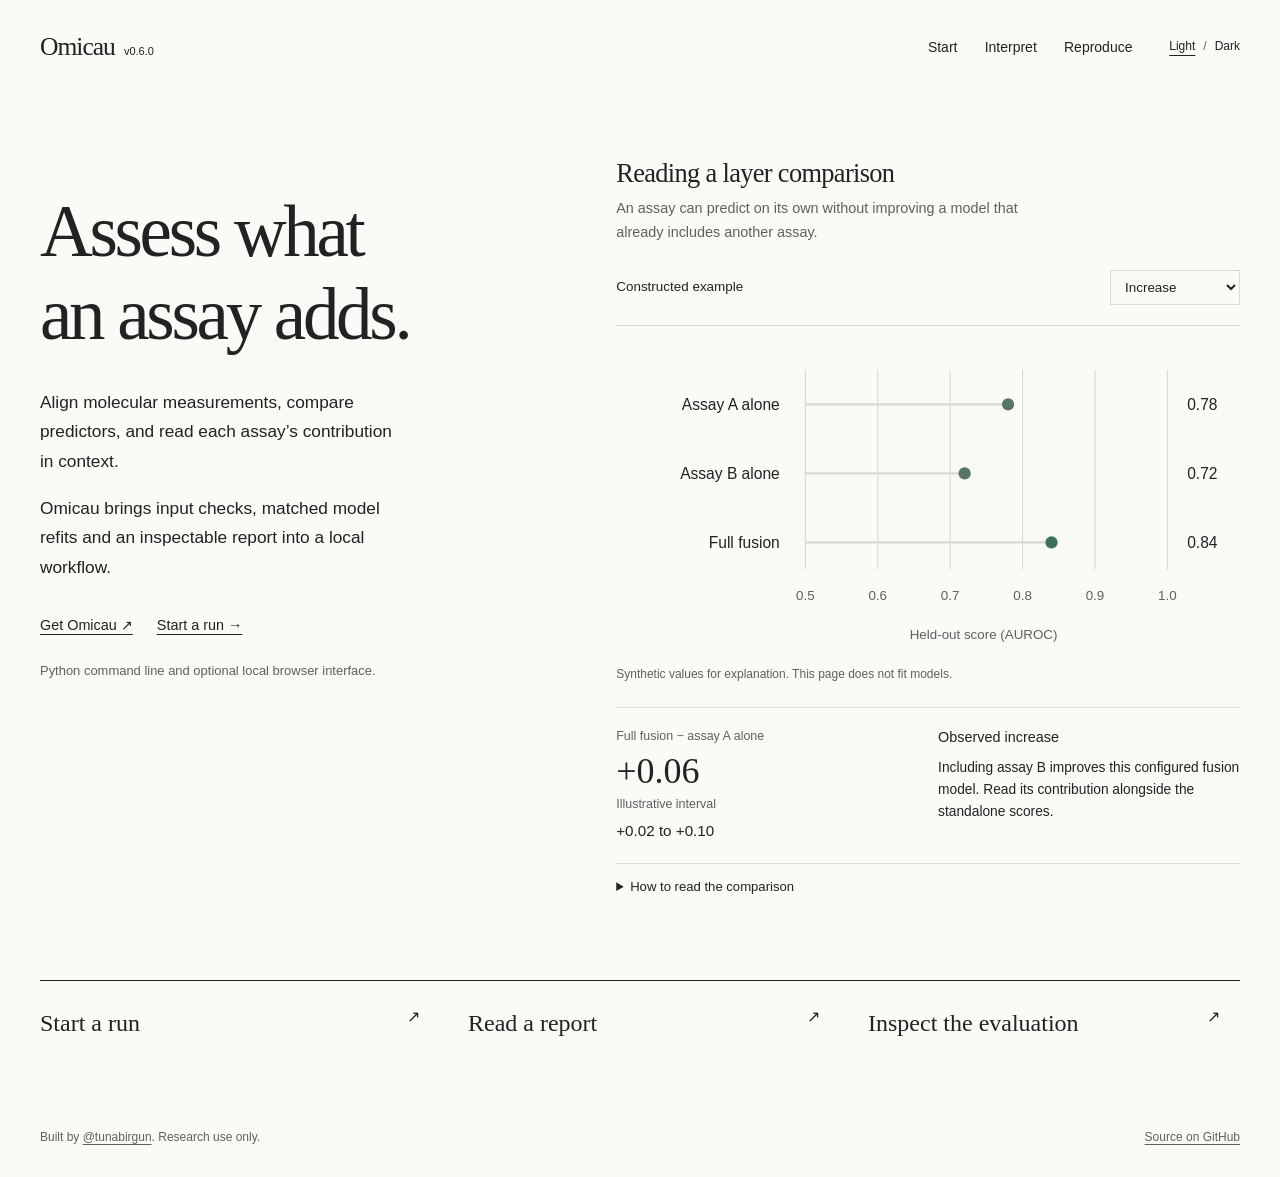
==== commit f9bb3956: "Use GitHub handle in website footer" ====
--- a/docs/index.html
+++ b/docs/index.html
@@ -38,7 +38,7 @@
 </noscript>
 <details>
 <summary>How to read the comparison
-</summary><p>Removing assay B leaves assay A. The difference is the full-model score minus the score after omitting B and refitting. A positive difference and an interval entirely above zero receive an increased-performance designation.</p><p>Here the scores and interval bounds are illustrative values. In an analysis, intervals summarize saved held-out predictions and exclude variability from retraining or selecting another partition.</p>
+</summary><p>Removing assay B leaves assay A. The difference is the full-model score minus the score after omitting B and refitting. In the report, an increased-performance designation requires the family decision interval to lie entirely above zero.</p><p>Here the scores and interval bounds are illustrative values. In an analysis, intervals summarize saved held-out predictions and exclude variability from retraining or selecting another partition.</p>
 <table><caption class="sr-only">Current illustrative scores</caption>
 <thead>
 <tr><th scope="col">Model</th><th scope="col">AUROC</th>
@@ -59,7 +59,7 @@
 <nav class="topic-links" aria-label="Explore Omicau"><a href="guide.html">Start a run <span aria-hidden="true">↗</span></a><a href="interpretation.html">Read a report <span aria-hidden="true">↗</span></a><a href="reproducibility.html">Inspect the evaluation <span aria-hidden="true">↗</span></a>
 </nav>
 </main>
-<footer class="site-footer shell"><p>Built by <a href="https://github.com/tunabirgun">Tuna Birgün</a>. Research use only.</p><a href="https://github.com/tunabirgun/omicau">Source on GitHub</a>
+<footer class="site-footer shell"><p>Built by <a href="https://github.com/tunabirgun">@tunabirgun</a>. Research use only.</p><a href="https://github.com/tunabirgun/omicau">Source on GitHub</a>
 </footer>
 </body>
 </html>
--- a/docs/assets/site.css
+++ b/docs/assets/site.css
@@ -98,7 +98,7 @@
 .code-actions{display:flex;justify-content:flex-end;align-items:center;gap:16px;margin-bottom:8px;font-size:.75rem}
 .code-actions button{border:0;border-bottom:1px solid var(--muted);background:none;padding:2px 0}
 .code-actions [role=status]{color:var(--muted)}
-.table-wrap{overflow-x:auto}
+.table-wrap{overflow-x:auto;margin-block:20px}
 table{width:100%;border-collapse:collapse;text-align:left;font-size:.9rem;line-height:1.55}
 th{font-weight:600;border-bottom:1px solid var(--ink);padding:12px 14px 12px 0}
 td{padding:15px 14px 15px 0;vertical-align:top;border-bottom:1px solid var(--line)}
